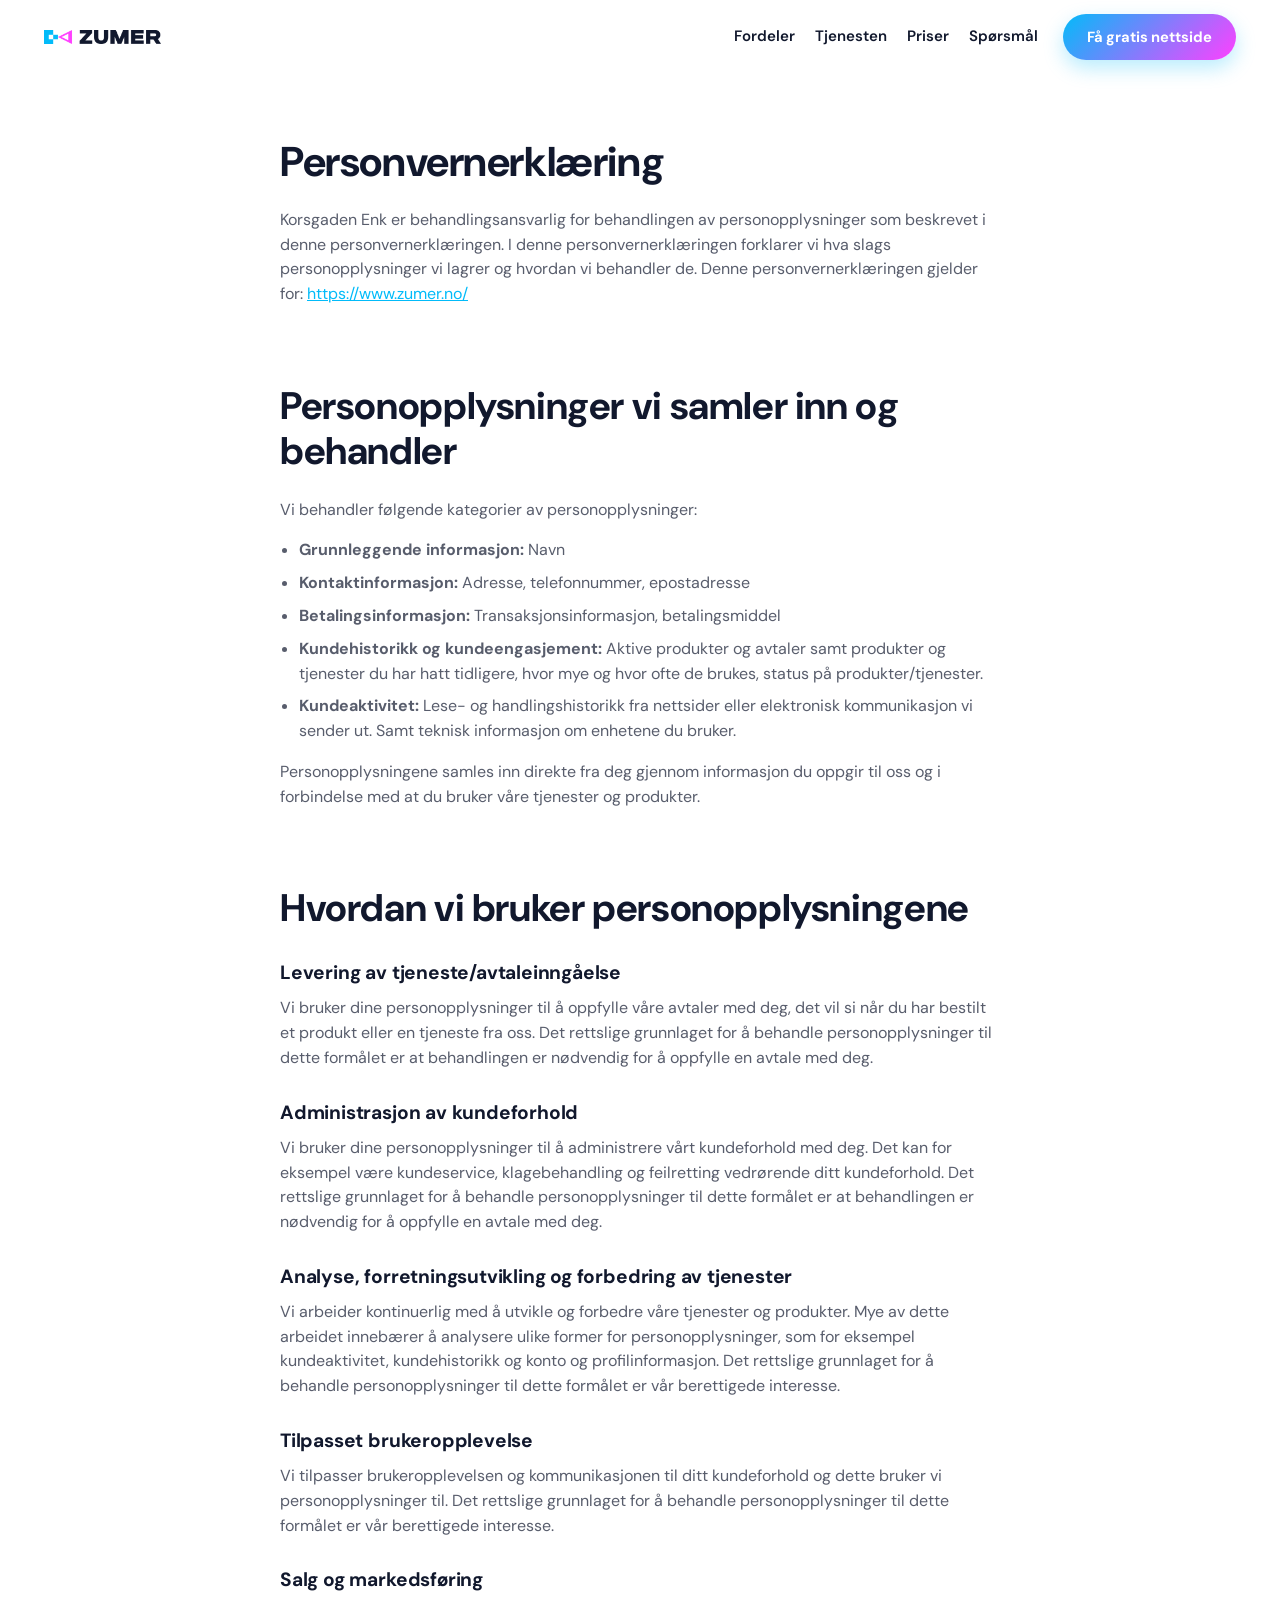
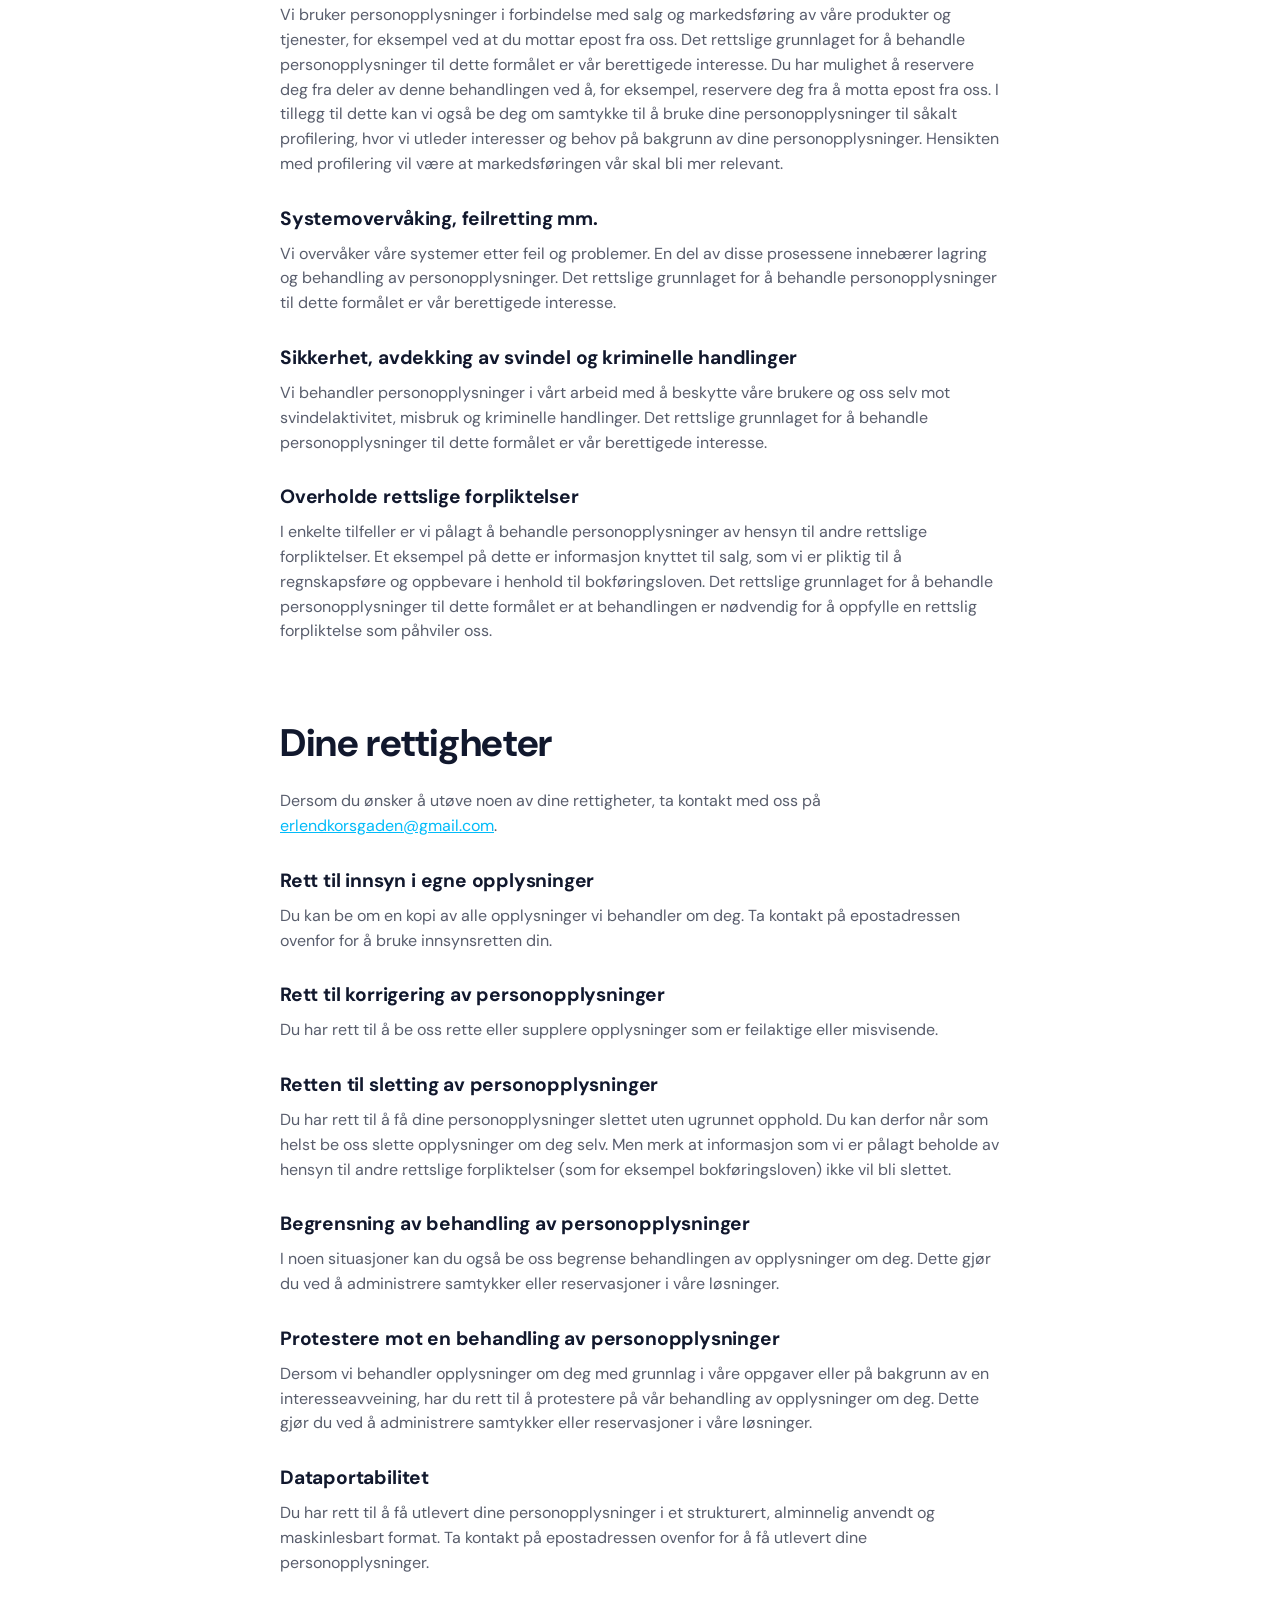
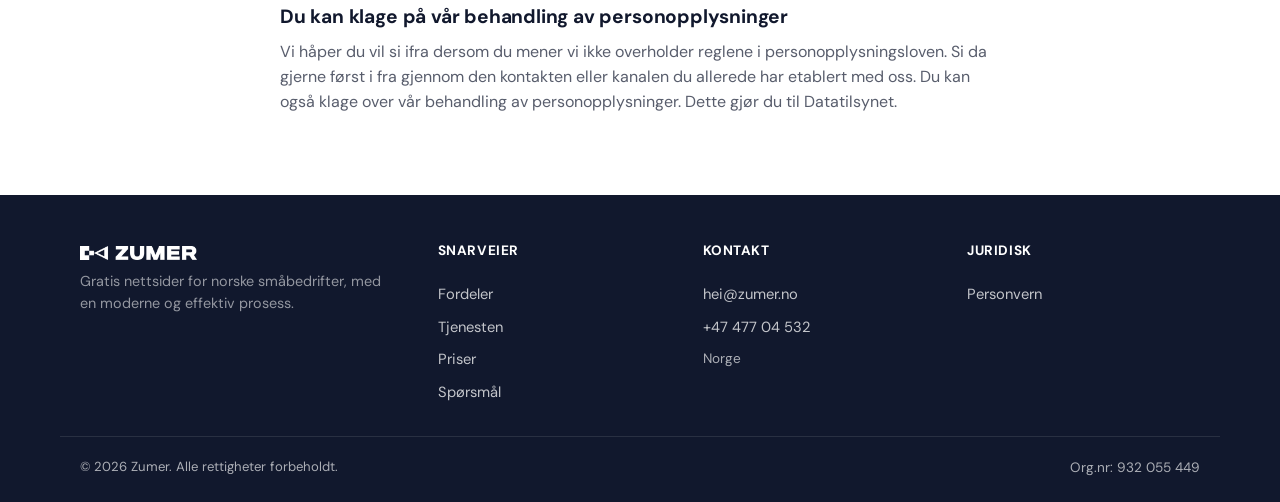
==== personvern.html @ 75fc937c "Add privacy policy page and Juridisk footer column Adds personvern.html with the full privacy policy" ====
<!DOCTYPE html>
<html lang="no">
<head>
<!-- Meta Pixel Code -->
<script>
!function(f,b,e,v,n,t,s)
{if(f.fbq)return;n=f.fbq=function(){n.callMethod?
n.callMethod.apply(n,arguments):n.queue.push(arguments)};
if(!f._fbq)f._fbq=n;n.push=n;n.loaded=!0;n.version='2.0';
n.queue=[];t=b.createElement(e);t.async=!0;
t.src=v;s=b.getElementsByTagName(e)[0];
s.parentNode.insertBefore(t,s)}(window, document,'script',
'https://connect.facebook.net/en_US/fbevents.js');
fbq('init', '557366873547529');
fbq('track', 'PageView');
</script>
<noscript><img height="1" width="1" style="display:none"
src="https://www.facebook.com/tr?id=557366873547529&ev=PageView&noscript=1"
/></noscript>
<!-- End Meta Pixel Code -->
<meta charset="UTF-8">
<meta name="viewport" content="width=device-width, initial-scale=1">
<title>Personvernerklæring — Zumer</title>
<meta name="description" content="Personvernerklæring for Zumer. Les om hvilke personopplysninger vi samler inn, hvordan vi bruker de, og hvilke rettigheter du har.">
<link rel="icon" href="img/favicon.png">
<link rel="preconnect" href="https://fonts.googleapis.com">
<link rel="preconnect" href="https://fonts.gstatic.com" crossorigin>
<link rel="preload" as="style" href="https://fonts.googleapis.com/css2?family=DM+Sans:opsz,wght@9..40,400;9..40,500;9..40,600;9..40,700;9..40,800&display=swap">
<link rel="stylesheet" href="https://fonts.googleapis.com/css2?family=DM+Sans:opsz,wght@9..40,400;9..40,500;9..40,600;9..40,700;9..40,800&display=swap" media="print" onload="this.media='all'; this.onload=null;">
<noscript><link rel="stylesheet" href="https://fonts.googleapis.com/css2?family=DM+Sans:opsz,wght@9..40,400;9..40,500;9..40,600;9..40,700;9..40,800&display=swap"></noscript>
<link rel="stylesheet" href="css/styles.css">
</head>
<body>

<a class="skip-link" href="#main">Hopp til innhold</a>

<header class="site-header" id="site-header">
  <div class="container-wide nav-wrap">
    <a href="index.html" class="logo">
      <img src="img/logo.png" alt="Zumer" class="logo-mark" width="402" height="48">
    </a>

    <button class="nav-toggle" id="navToggle" aria-expanded="false" aria-controls="primaryNav" aria-label="Åpne meny">
      <span></span><span></span><span></span>
    </button>

    <nav class="nav-links" id="primaryNav">
      <a href="index.html#fordeler">Fordeler</a>
      <a href="index.html#hvordan">Tjenesten</a>
      <a href="index.html#priser">Priser</a>
      <a href="index.html#faq">Spørsmål</a>
    </nav>

    <a href="index.html#kontakt" class="btn btn-primary header-cta">Få gratis nettside</a>
  </div>
</header>

<main id="main">
  <section class="section">
    <div class="container narrow legal-content">
      <h1>Personvernerklæring</h1>
      <p>Korsgaden Enk er behandlingsansvarlig for behandlingen av personopplysninger som beskrevet i denne personvernerklæringen. I denne personvernerklæringen forklarer vi hva slags personopplysninger vi lagrer og hvordan vi behandler de. Denne personvernerklæringen gjelder for: <a href="https://www.zumer.no/">https://www.zumer.no/</a></p>

      <h2>Personopplysninger vi samler inn og behandler</h2>
      <p>Vi behandler følgende kategorier av personopplysninger:</p>
      <ul>
        <li><strong>Grunnleggende informasjon:</strong> Navn</li>
        <li><strong>Kontaktinformasjon:</strong> Adresse, telefonnummer, epostadresse</li>
        <li><strong>Betalingsinformasjon:</strong> Transaksjonsinformasjon, betalingsmiddel</li>
        <li><strong>Kundehistorikk og kundeengasjement:</strong> Aktive produkter og avtaler samt produkter og tjenester du har hatt tidligere, hvor mye og hvor ofte de brukes, status på produkter/tjenester.</li>
        <li><strong>Kundeaktivitet:</strong> Lese- og handlingshistorikk fra nettsider eller elektronisk kommunikasjon vi sender ut. Samt teknisk informasjon om enhetene du bruker.</li>
      </ul>
      <p>Personopplysningene samles inn direkte fra deg gjennom informasjon du oppgir til oss og i forbindelse med at du bruker våre tjenester og produkter.</p>

      <h2>Hvordan vi bruker personopplysningene</h2>

      <h3>Levering av tjeneste/avtaleinngåelse</h3>
      <p>Vi bruker dine personopplysninger til å oppfylle våre avtaler med deg, det vil si når du har bestilt et produkt eller en tjeneste fra oss. Det rettslige grunnlaget for å behandle personopplysninger til dette formålet er at behandlingen er nødvendig for å oppfylle en avtale med deg.</p>

      <h3>Administrasjon av kundeforhold</h3>
      <p>Vi bruker dine personopplysninger til å administrere vårt kundeforhold med deg. Det kan for eksempel være kundeservice, klagebehandling og feilretting vedrørende ditt kundeforhold. Det rettslige grunnlaget for å behandle personopplysninger til dette formålet er at behandlingen er nødvendig for å oppfylle en avtale med deg.</p>

      <h3>Analyse, forretningsutvikling og forbedring av tjenester</h3>
      <p>Vi arbeider kontinuerlig med å utvikle og forbedre våre tjenester og produkter. Mye av dette arbeidet innebærer å analysere ulike former for personopplysninger, som for eksempel kundeaktivitet, kundehistorikk og konto og profilinformasjon. Det rettslige grunnlaget for å behandle personopplysninger til dette formålet er vår berettigede interesse.</p>

      <h3>Tilpasset brukeropplevelse</h3>
      <p>Vi tilpasser brukeropplevelsen og kommunikasjonen til ditt kundeforhold og dette bruker vi personopplysninger til. Det rettslige grunnlaget for å behandle personopplysninger til dette formålet er vår berettigede interesse.</p>

      <h3>Salg og markedsføring</h3>
      <p>Vi bruker personopplysninger i forbindelse med salg og markedsføring av våre produkter og tjenester, for eksempel ved at du mottar epost fra oss. Det rettslige grunnlaget for å behandle personopplysninger til dette formålet er vår berettigede interesse. Du har mulighet å reservere deg fra deler av denne behandlingen ved å, for eksempel, reservere deg fra å motta epost fra oss. I tillegg til dette kan vi også be deg om samtykke til å bruke dine personopplysninger til såkalt profilering, hvor vi utleder interesser og behov på bakgrunn av dine personopplysninger. Hensikten med profilering vil være at markedsføringen vår skal bli mer relevant.</p>

      <h3>Systemovervåking, feilretting mm.</h3>
      <p>Vi overvåker våre systemer etter feil og problemer. En del av disse prosessene innebærer lagring og behandling av personopplysninger. Det rettslige grunnlaget for å behandle personopplysninger til dette formålet er vår berettigede interesse.</p>

      <h3>Sikkerhet, avdekking av svindel og kriminelle handlinger</h3>
      <p>Vi behandler personopplysninger i vårt arbeid med å beskytte våre brukere og oss selv mot svindelaktivitet, misbruk og kriminelle handlinger. Det rettslige grunnlaget for å behandle personopplysninger til dette formålet er vår berettigede interesse.</p>

      <h3>Overholde rettslige forpliktelser</h3>
      <p>I enkelte tilfeller er vi pålagt å behandle personopplysninger av hensyn til andre rettslige forpliktelser. Et eksempel på dette er informasjon knyttet til salg, som vi er pliktig til å regnskapsføre og oppbevare i henhold til bokføringsloven. Det rettslige grunnlaget for å behandle personopplysninger til dette formålet er at behandlingen er nødvendig for å oppfylle en rettslig forpliktelse som påhviler oss.</p>

      <h2>Dine rettigheter</h2>
      <p>Dersom du ønsker å utøve noen av dine rettigheter, ta kontakt med oss på <a href="mailto:erlendkorsgaden@gmail.com">erlendkorsgaden@gmail.com</a>.</p>

      <h3>Rett til innsyn i egne opplysninger</h3>
      <p>Du kan be om en kopi av alle opplysninger vi behandler om deg. Ta kontakt på epostadressen ovenfor for å bruke innsynsretten din.</p>

      <h3>Rett til korrigering av personopplysninger</h3>
      <p>Du har rett til å be oss rette eller supplere opplysninger som er feilaktige eller misvisende.</p>

      <h3>Retten til sletting av personopplysninger</h3>
      <p>Du har rett til å få dine personopplysninger slettet uten ugrunnet opphold. Du kan derfor når som helst be oss slette opplysninger om deg selv. Men merk at informasjon som vi er pålagt beholde av hensyn til andre rettslige forpliktelser (som for eksempel bokføringsloven) ikke vil bli slettet.</p>

      <h3>Begrensning av behandling av personopplysninger</h3>
      <p>I noen situasjoner kan du også be oss begrense behandlingen av opplysninger om deg. Dette gjør du ved å administrere samtykker eller reservasjoner i våre løsninger.</p>

      <h3>Protestere mot en behandling av personopplysninger</h3>
      <p>Dersom vi behandler opplysninger om deg med grunnlag i våre oppgaver eller på bakgrunn av en interesseavveining, har du rett til å protestere på vår behandling av opplysninger om deg. Dette gjør du ved å administrere samtykker eller reservasjoner i våre løsninger.</p>

      <h3>Dataportabilitet</h3>
      <p>Du har rett til å få utlevert dine personopplysninger i et strukturert, alminnelig anvendt og maskinlesbart format. Ta kontakt på epostadressen ovenfor for å få utlevert dine personopplysninger.</p>

      <h3>Du kan klage på vår behandling av personopplysninger</h3>
      <p>Vi håper du vil si ifra dersom du mener vi ikke overholder reglene i personopplysningsloven. Si da gjerne først i fra gjennom den kontakten eller kanalen du allerede har etablert med oss. Du kan også klage over vår behandling av personopplysninger. Dette gjør du til Datatilsynet.</p>
    </div>
  </section>
</main>

<footer class="site-footer">
  <div class="container footer-grid">
    <div>
      <a href="index.html" class="logo logo-footer">
        <img src="img/logo.png" alt="Zumer" class="logo-mark" width="402" height="48">
      </a>
      <p class="footer-tagline">Gratis nettsider for norske småbedrifter, med en moderne og effektiv prosess.</p>
    </div>

    <div class="footer-col">
      <h3>Snarveier</h3>
      <a href="index.html#fordeler">Fordeler</a>
      <a href="index.html#hvordan">Tjenesten</a>
      <a href="index.html#priser">Priser</a>
      <a href="index.html#faq">Spørsmål</a>
    </div>

    <div class="footer-col">
      <h3>Kontakt</h3>
      <a href="mailto:hei@zumer.no">hei@zumer.no</a>
      <a href="tel:+4747704532">+47 477 04 532</a>
      <span class="footer-muted">Norge</span>
    </div>

    <div class="footer-col">
      <h3>Juridisk</h3>
      <a href="personvern.html">Personvern</a>
    </div>
  </div>
  <div class="container footer-bottom">
    <span>© 2026 Zumer. Alle rettigheter forbeholdt.</span>
    <span class="footer-muted">Org.nr: 932 055 449</span>
  </div>
</footer>

<script src="js/main.js"></script>
</body>
</html>
---- css/styles.css ----
@font-face {
  font-family: 'Markdisc';
  src: url('../fonts/markdisc-regular.otf') format('opentype');
  font-weight: 400;
  font-style: normal;
  font-display: swap;
}

:root {
  --color-bg: #ffffff;
  --color-bg-alt: #F5F5F5;
  --color-dark: #11182D;
  --color-text: var(--color-dark);
  --color-text-muted: rgba(17, 24, 45, 0.7);
  --color-border: rgba(17, 24, 45, 0.1);

  --color-cyan: #02BBF9;
  --color-magenta: #FF40FF;
  --gradient-brand: linear-gradient(135deg, var(--color-cyan) 0%, var(--color-magenta) 100%);

  --color-primary: var(--color-cyan);
  --color-primary-dark: var(--color-dark);
  --color-primary-light: rgba(2, 187, 249, 0.08);

  --color-header-bg: var(--color-dark);

  --font-display: 'DM Sans', -apple-system, BlinkMacSystemFont, "Segoe UI", Roboto, "Helvetica Neue", Arial, sans-serif;
  --font-body: 'DM Sans', -apple-system, BlinkMacSystemFont, "Segoe UI", Roboto, "Helvetica Neue", Arial, sans-serif;

  --radius-sm: 8px;
  --radius-md: 14px;
  --radius-lg: 20px;
  --radius-xl: 28px;

  --shadow-sm: 0 1px 2px rgba(17, 24, 45, 0.08);
  --shadow-md: 0 8px 24px rgba(17, 24, 45, 0.10);
  --shadow-lg: 0 20px 40px rgba(17, 24, 45, 0.14);

  --container-w: 1160px;
  --container-wide: 1480px;
}

* { box-sizing: border-box; }

html {
  scroll-behavior: smooth;
}

body {
  margin: 0;
  font-family: var(--font-body);
  color: var(--color-text);
  background: var(--color-bg);
  line-height: 1.55;
  -webkit-font-smoothing: antialiased;
}

img { max-width: 100%; display: block; }

h1, h2, h3 {
  font-family: var(--font-display);
  line-height: 1.18;
  margin: 0 0 0.6em;
  font-weight: 700;
  letter-spacing: -0.01em;
}

h2 { font-size: clamp(1.6rem, 1.3rem + 1.4vw, 2.4rem); }
h3 { font-size: 1.2rem; }

p { margin: 0 0 1em; color: var(--color-text-muted); }

.container {
  max-width: var(--container-w);
  margin: 0 auto;
  padding: 0 20px;
}

.container.narrow { max-width: 760px; }

.container-wide {
  max-width: var(--container-wide);
  margin: 0 auto;
  padding: 0 20px;
}

.skip-link {
  position: absolute;
  left: -999px;
  top: 0;
  background: var(--color-dark);
  color: #fff;
  padding: 10px 16px;
  border-radius: 0 0 8px 0;
  z-index: 1000;
}
.skip-link:focus { left: 0; }

/* Buttons */
.btn {
  display: inline-flex;
  align-items: center;
  justify-content: center;
  gap: 8px;
  padding: 13px 26px;
  border-radius: 999px;
  font-weight: 700;
  font-size: 0.95rem;
  text-decoration: none;
  border: none;
  cursor: pointer;
  transition: transform 0.15s ease, box-shadow 0.15s ease, filter 0.15s ease, color 0.15s ease, border-color 0.15s ease, background-color 0.15s ease;
}
.btn-primary {
  background: var(--gradient-brand);
  color: #fff;
  box-shadow: 0 8px 20px rgba(2, 187, 249, 0.28);
}
.btn-primary:hover {
  filter: brightness(1.06);
  transform: translateY(-1px);
  box-shadow: 0 12px 26px rgba(255, 64, 255, 0.3);
}
.btn-outline {
  background: #fff;
  border: 2px solid var(--color-border);
  padding: 11px 24px;
  color: var(--color-text);
}
.btn-outline:hover {
  border-color: var(--color-cyan);
  color: var(--color-primary-dark);
  background: var(--color-primary-light);
}
.btn-ghost {
  background: transparent;
  border: 1px solid rgba(255, 255, 255, 0.25);
  padding: 12px 25px;
  color: rgba(255, 255, 255, 0.85);
}
.btn-ghost:hover {
  background: rgba(255, 255, 255, 0.08);
  border-color: rgba(255, 255, 255, 0.4);
  color: #fff;
}
.btn-dark {
  background: var(--color-dark);
  color: #fff;
}
.btn-dark:hover {
  filter: brightness(1.2);
}
.btn-lg { padding: 16px 32px; font-size: 1rem; }
.btn-outline.btn-lg { padding: 14px 30px; }
.btn-ghost.btn-lg { padding: 15px 31px; }
.btn-block { width: 100%; }

/* Header */
.site-header {
  position: sticky;
  top: 0;
  z-index: 100;
  background: rgba(255, 255, 255, 0.92);
  backdrop-filter: saturate(180%) blur(8px);
}
.nav-wrap {
  display: flex;
  align-items: center;
  justify-content: space-between;
  gap: 10px;
  height: 68px;
  padding-left: 20px;
  padding-right: 20px;
}
.logo {
  display: inline-flex;
  align-items: center;
  text-decoration: none;
  flex-shrink: 0;
}
.logo-mark {
  height: 12px;
  width: auto;
  display: block;
}
.logo-footer .logo-mark { filter: brightness(0) invert(1); }

.nav-toggle {
  display: none;
}
.nav-toggle span {
  display: block;
  width: 22px;
  height: 2px;
  background: var(--color-text);
  border-radius: 2px;
  transition: transform 0.2s ease, opacity 0.2s ease;
}
.nav-toggle[aria-expanded="true"] span:nth-child(1) { transform: translateY(7px) rotate(45deg); }
.nav-toggle[aria-expanded="true"] span:nth-child(2) { opacity: 0; }
.nav-toggle[aria-expanded="true"] span:nth-child(3) { transform: translateY(-7px) rotate(-45deg); }

.nav-links {
  order: 4;
  position: absolute;
  top: 68px;
  left: 0;
  right: 0;
  background: #fff;
  border-bottom: 1px solid var(--color-border);
  flex-direction: column;
  padding: 8px 20px 16px;
  display: none;
  box-shadow: var(--shadow-md);
}
.nav-links.is-open { display: flex; }
.nav-links a {
  color: var(--color-text);
  text-decoration: none;
  padding: 12px 4px;
  font-weight: 600;
  border-bottom: 1px solid var(--color-border);
  transition: color 0.15s ease;
}
.nav-links a:hover { color: var(--color-cyan); }
.nav-links a:last-child { border-bottom: none; }

.header-cta {
  order: 2;
  padding: 10px 20px;
  font-size: 0.88rem;
  white-space: nowrap;
}

/* Hero */
.hero {
  max-width: var(--container-wide);
  margin: 0 15px;
  padding: 72px 0;
  border-radius: var(--radius-xl);
  overflow: hidden;
  position: relative;
  background:
    radial-gradient(1000px 500px at 100% -10%, rgba(2, 187, 249, 0.22), transparent),
    radial-gradient(800px 420px at -10% 115%, rgba(255, 64, 255, 0.20), transparent),
    var(--color-dark);
}
.hero-inner { text-align: center; padding-left: 30px; padding-right: 30px; }
.eyebrow {
  display: inline-flex;
  align-items: center;
  background: #fff;
  padding: 7px 16px;
  border-radius: 999px;
  margin-bottom: 18px;
}
.eyebrow-label {
  font-weight: 700;
  font-size: 0.8rem;
  color: var(--color-dark);
}
.hero h1 {
  color: #fff;
  font-size: clamp(2rem, 1.6rem + 2.2vw, 3.2rem);
  max-width: 820px;
  margin-left: auto;
  margin-right: auto;
}
.hero-sub {
  max-width: 620px;
  margin: 0 auto 28px;
  font-size: 1.05rem;
  color: rgba(255, 255, 255, 0.72);
}
.hero-actions {
  display: flex;
  flex-direction: column;
  gap: 12px;
  align-items: center;
  margin-bottom: 14px;
}
.hero-note {
  font-size: 0.85rem;
  color: rgba(255, 255, 255, 0.55);
}

/* Trust strip */
.trust-strip {
  padding: 32px 0;
}
.trust-stats {
  display: flex;
  flex-direction: column;
  align-items: center;
  gap: 20px;
  margin: 0;
}
.trust-stats > div { text-align: center; }
.trust-stats dt {
  font-family: var(--font-display);
  font-weight: 700;
  font-size: 1.3rem;
  color: var(--color-dark);
}
.trust-stats dd {
  margin: 4px 0 0;
  font-size: 0.85rem;
  color: var(--color-dark);
}

/* Sections */
.section { padding: 64px 0; }
.section-alt { background: var(--color-bg-alt); }
.section h2 { text-align: center; }

/* Legal pages */
.legal-content h1 { font-size: clamp(1.9rem, 1.5rem + 1.8vw, 2.6rem); margin-bottom: 0.5em; }
.legal-content h2 { text-align: left; margin-top: 2em; }
.legal-content h3 { margin-top: 1.6em; }
.legal-content ul { padding-left: 1.2em; color: var(--color-text-muted); }
.legal-content li { margin-bottom: 0.5em; }
.legal-content a { color: var(--color-cyan); }
.section-sub {
  text-align: center;
  max-width: 620px;
  margin: 0 auto 40px;
  font-size: 1.02rem;
}

.grid { display: grid; gap: 20px; }
.grid-2 { grid-template-columns: 1fr; }
.grid-3 { grid-template-columns: 1fr; }

/* Steps */
.steps {
  list-style: none;
  margin: 0;
  padding: 0;
  display: grid;
  gap: 20px;
  grid-template-columns: 1fr;
  counter-reset: step;
}
.step {
  background: #fff;
  border: 1px solid var(--color-border);
  border-radius: var(--radius-md);
  padding: 24px;
  position: relative;
}
.step-num {
  display: inline-flex;
  align-items: center;
  justify-content: center;
  width: 36px;
  height: 36px;
  border-radius: 50%;
  background: var(--color-dark);
  color: #fff;
  font-family: var(--font-display);
  font-weight: 700;
  font-size: 1.05rem;
  margin-bottom: 14px;
}
.step h3 { margin-bottom: 8px; }
.step p { margin-bottom: 0; }

/* Cards */
.card-simple {
  background: #fff;
  border: 1px solid var(--color-border);
  border-radius: var(--radius-md);
  padding: 22px;
}
.card-simple h3 { margin-bottom: 8px; }
.card-simple p { margin-bottom: 0; }

/* Benefits */
.benefit-card {
  background: #fff;
  border: 1px solid var(--color-border);
  border-radius: var(--radius-md);
  padding: 24px;
}
.benefit-icon {
  display: inline-flex;
  align-items: center;
  justify-content: center;
  color: var(--color-dark);
  margin-bottom: 16px;
}
.benefit-icon svg { width: 28px; height: 28px; }
.benefit-card h3 { margin-bottom: 8px; }
.benefit-card p { margin-bottom: 0; }

.who-tags-label {
  text-align: center;
  margin: 40px 0 14px;
  font-weight: 700;
  color: var(--color-text);
}
.tags {
  display: flex;
  flex-wrap: wrap;
  justify-content: center;
  gap: 10px;
}
.tag {
  background: var(--color-primary-light);
  color: var(--color-primary-dark);
  font-size: 0.85rem;
  font-weight: 600;
  padding: 8px 14px;
  border-radius: 999px;
}

/* Pricing */
.pricing-grid { max-width: 720px; margin: 0 auto; }
.price-card {
  background: #fff;
  border: 1px solid var(--color-border);
  border-radius: var(--radius-lg);
  padding: 30px 26px;
  position: relative;
  display: flex;
  flex-direction: column;
}
.price-card-featured {
  border: 2px solid transparent;
  background-image: linear-gradient(#fff, #fff), var(--gradient-brand);
  background-origin: border-box;
  background-clip: padding-box, border-box;
}
.price-badge {
  position: absolute;
  top: -13px;
  left: 26px;
  background: var(--gradient-brand);
  color: #fff;
  font-size: 0.75rem;
  font-weight: 800;
  padding: 5px 12px;
  border-radius: 999px;
}
.price-card h3 { margin-bottom: 6px; }
.price {
  font-family: var(--font-display);
  font-weight: 700;
  font-size: clamp(1.9rem, 1.5rem + 1.4vw, 2.3rem);
  color: var(--color-text);
  margin: 0 0 8px;
}
.price-num {
  color: var(--color-dark);
}
.price-unit {
  font-family: var(--font-body);
  font-weight: 600;
  font-size: 0.85rem;
  color: var(--color-text-muted);
}
.price-desc { margin-bottom: 20px; }
.price-divider {
  height: 1px;
  background: var(--color-border);
  margin: 22px 0 18px;
}
.price-features-label {
  font-size: 0.75rem;
  font-weight: 700;
  text-transform: uppercase;
  letter-spacing: 0.05em;
  color: var(--color-text-muted);
  margin: 0 0 12px;
}
.price-features {
  list-style: none;
  padding: 0;
  margin: 0;
  display: flex;
  flex-direction: column;
  gap: 10px;
  flex-grow: 1;
}
.price-features li {
  display: flex;
  align-items: flex-start;
  gap: 10px;
  font-size: 0.95rem;
}
.price-features li::before {
  content: "";
  flex-shrink: 0;
  width: 18px;
  height: 18px;
  margin-top: 2px;
  border-radius: 50%;
  background-color: var(--color-dark);
  background-image: url("data:image/svg+xml,%3Csvg xmlns='http://www.w3.org/2000/svg' viewBox='0 0 24 24' fill='none' stroke='white' stroke-width='3' stroke-linecap='round' stroke-linejoin='round'%3E%3Cpolyline points='5 13 10 18 19 7'/%3E%3C/svg%3E");
  background-repeat: no-repeat;
  background-position: center;
  background-size: 60%;
}
.pricing-footnote {
  text-align: center;
  font-size: 0.85rem;
  margin-top: 24px;
}

/* Why free */
.why-text { font-size: 1.02rem; }
.why-list {
  list-style: none;
  padding: 0;
  margin: 24px 0 0;
  display: flex;
  flex-direction: column;
  gap: 12px;
}
.why-list li {
  background: var(--color-primary-light);
  border-radius: var(--radius-sm);
  padding: 12px 16px;
  font-weight: 600;
  font-size: 0.92rem;
  color: var(--color-text);
}

/* Portfolio */
.portfolio-card {
  background: #fff;
  border: 1px solid var(--color-border);
  border-radius: var(--radius-md);
  overflow: hidden;
}
.portfolio-thumb {
  aspect-ratio: 16 / 10;
  background: linear-gradient(135deg, rgba(2, 187, 249, 0.16), rgba(255, 64, 255, 0.16));
  color: var(--color-dark);
  display: flex;
  align-items: center;
  justify-content: center;
  font-weight: 700;
  font-size: 0.95rem;
}
.portfolio-body { padding: 18px; }
.portfolio-body h3 { margin: 6px 0 8px; }
.portfolio-body p { margin-bottom: 0; font-size: 0.92rem; }

.example-badge {
  display: inline-block;
  background: rgba(255, 64, 255, 0.12);
  color: var(--color-dark);
  font-size: 0.7rem;
  font-weight: 800;
  text-transform: uppercase;
  letter-spacing: 0.04em;
  padding: 4px 9px;
  border-radius: 999px;
}

/* Testimonials */
.testimonial {
  background: #fff;
  border: 1px solid var(--color-border);
  border-radius: var(--radius-md);
  padding: 22px;
  margin: 0;
}
.testimonial p {
  font-size: 1rem;
  color: var(--color-text);
  margin: 12px 0 14px;
}
.testimonial footer {
  font-size: 0.85rem;
  color: var(--color-text-muted);
  font-weight: 600;
}

/* FAQ */
.faq-item {
  background: #fff;
  border: 1px solid var(--color-border);
  border-radius: var(--radius-sm);
  padding: 6px 18px;
  margin-bottom: 12px;
}
.faq-item summary {
  cursor: pointer;
  font-weight: 700;
  padding: 14px 0;
  list-style: none;
  position: relative;
  padding-right: 28px;
}
.faq-item summary::-webkit-details-marker { display: none; }
.faq-item summary::after {
  content: "+";
  position: absolute;
  right: 0;
  top: 12px;
  font-size: 1.3rem;
  color: var(--color-dark);
}
.faq-item[open] summary::after { content: "−"; }
.faq-item p { padding-bottom: 16px; margin: 0; }

/* CTA / Contact */
.cta-section { background: var(--color-bg); }
.cta-inner {
  display: grid;
  gap: 40px;
  grid-template-columns: 1fr;
}
.cta-text h2 { text-align: left; }
.cta-points {
  list-style: none;
  padding: 0;
  margin: 20px 0 0;
  display: flex;
  flex-direction: column;
  gap: 10px;
}
.cta-points li {
  display: flex;
  align-items: flex-start;
  gap: 10px;
  font-weight: 600;
  color: var(--color-text);
}
.cta-points li::before {
  content: "";
  flex-shrink: 0;
  width: 18px;
  height: 18px;
  margin-top: 2px;
  border-radius: 50%;
  background-color: var(--color-dark);
  background-image: url("data:image/svg+xml,%3Csvg xmlns='http://www.w3.org/2000/svg' viewBox='0 0 24 24' fill='none' stroke='white' stroke-width='3' stroke-linecap='round' stroke-linejoin='round'%3E%3Cpolyline points='5 13 10 18 19 7'/%3E%3C/svg%3E");
  background-repeat: no-repeat;
  background-position: center;
  background-size: 60%;
}

.contact-form {
  background: #fff;
  border: 1px solid var(--color-border);
  border-radius: var(--radius-lg);
  padding: 26px;
  box-shadow: var(--shadow-md);
}
.form-row { margin-bottom: 16px; }
.form-row label {
  display: block;
  font-weight: 700;
  font-size: 0.88rem;
  margin-bottom: 6px;
}
.form-row input,
.form-row textarea {
  width: 100%;
  padding: 11px 18px;
  border: 1px solid var(--color-border);
  border-radius: 999px;
  font-size: 0.95rem;
  font-family: inherit;
  background: var(--color-bg-alt);
}
.form-row textarea { border-radius: var(--radius-lg); }
.form-row input:focus,
.form-row textarea:focus {
  outline: 2px solid var(--color-cyan);
  outline-offset: 1px;
  background: #fff;
}
/* Footer */
.site-footer {
  background: var(--color-header-bg);
  color: rgba(255, 255, 255, 0.75);
  padding: 48px 0 24px;
}
.footer-grid {
  display: grid;
  gap: 32px;
  grid-template-columns: 1fr;
  padding-bottom: 32px;
  border-bottom: 1px solid rgba(255, 255, 255, 0.1);
}
.logo-footer { margin-bottom: 10px; }
.footer-tagline { font-size: 0.9rem; color: rgba(255, 255, 255, 0.55); max-width: 320px; }
.footer-col h3 { color: #fff; font-size: 0.85rem; text-transform: uppercase; letter-spacing: 0.04em; margin-bottom: 14px; }
.footer-col { display: flex; flex-direction: column; gap: 10px; }
.footer-col a { color: rgba(255, 255, 255, 0.75); text-decoration: none; font-size: 0.92rem; transition: color 0.15s ease; }
.footer-col a:hover { color: var(--color-cyan); }
.footer-muted { color: rgba(255, 255, 255, 0.65); font-size: 0.85rem; }
.footer-bottom {
  display: flex;
  flex-direction: column;
  gap: 8px;
  padding-top: 20px;
  font-size: 0.82rem;
  color: rgba(255, 255, 255, 0.65);
}

/* ===== Tablet / Desktop ===== */
@media (min-width: 720px) {
  .grid-2 { grid-template-columns: 1fr 1fr; }
  .hero { margin: 0 20px; padding: 96px 0; }
  .hero-inner { padding-left: 20px; padding-right: 20px; }
  .hero-actions { flex-direction: row; justify-content: center; }
  .trust-stats { flex-direction: row; justify-content: center; gap: 0; }
  .trust-stats > div { padding: 0 32px; position: relative; }
  .trust-stats > div + div::before {
    content: "";
    position: absolute;
    left: 0;
    top: 50%;
    transform: translateY(-50%);
    width: 1px;
    height: 32px;
    background: var(--color-border);
  }
  .steps { grid-template-columns: repeat(2, 1fr); }
  .cta-inner { grid-template-columns: 1fr 1fr; align-items: start; }
  .footer-grid { grid-template-columns: 1.4fr 1fr 1fr 1fr; }
  .footer-bottom { flex-direction: row; justify-content: space-between; }
}

@media (min-width: 960px) {
  .grid-3 { grid-template-columns: repeat(3, 1fr); }
  .steps { grid-template-columns: repeat(4, 1fr); }

  .nav-wrap { height: 74px; gap: 25px; padding-left: 44px; padding-right: 44px; }
  .logo-mark { height: 14px; }
  .nav-toggle { display: none; }
  .nav-links {
    order: 2;
    position: static;
    display: flex;
    flex-direction: row;
    align-items: center;
    gap: 20px;
    background: none;
    border: none;
    box-shadow: none;
    padding: 0;
    margin-left: auto;
  }
  .nav-links a {
    border-bottom: none;
    padding: 4px 0;
    font-size: 0.94rem;
  }
  .header-cta { order: 3; padding: 12px 24px; font-size: 0.92rem; }
}

@media (min-width: 1520px) {
  .hero { margin-left: auto; margin-right: auto; }
}
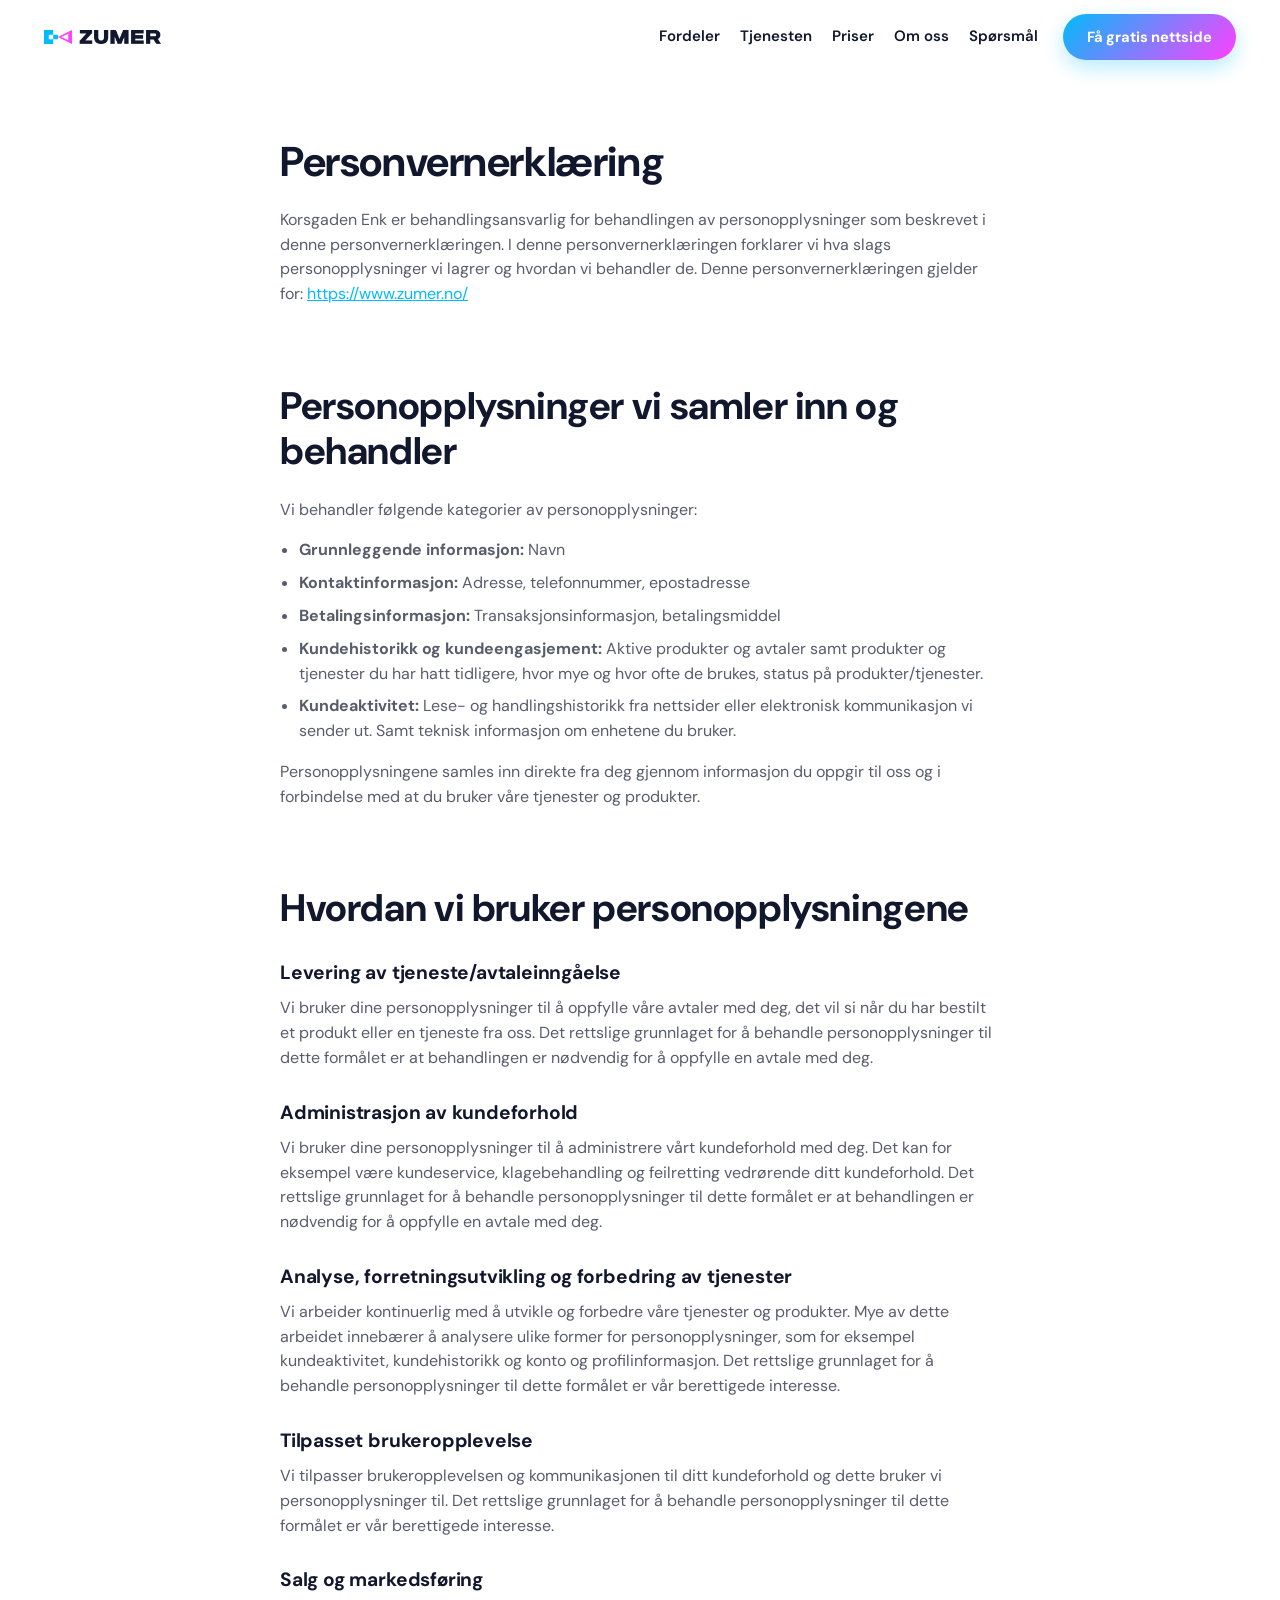
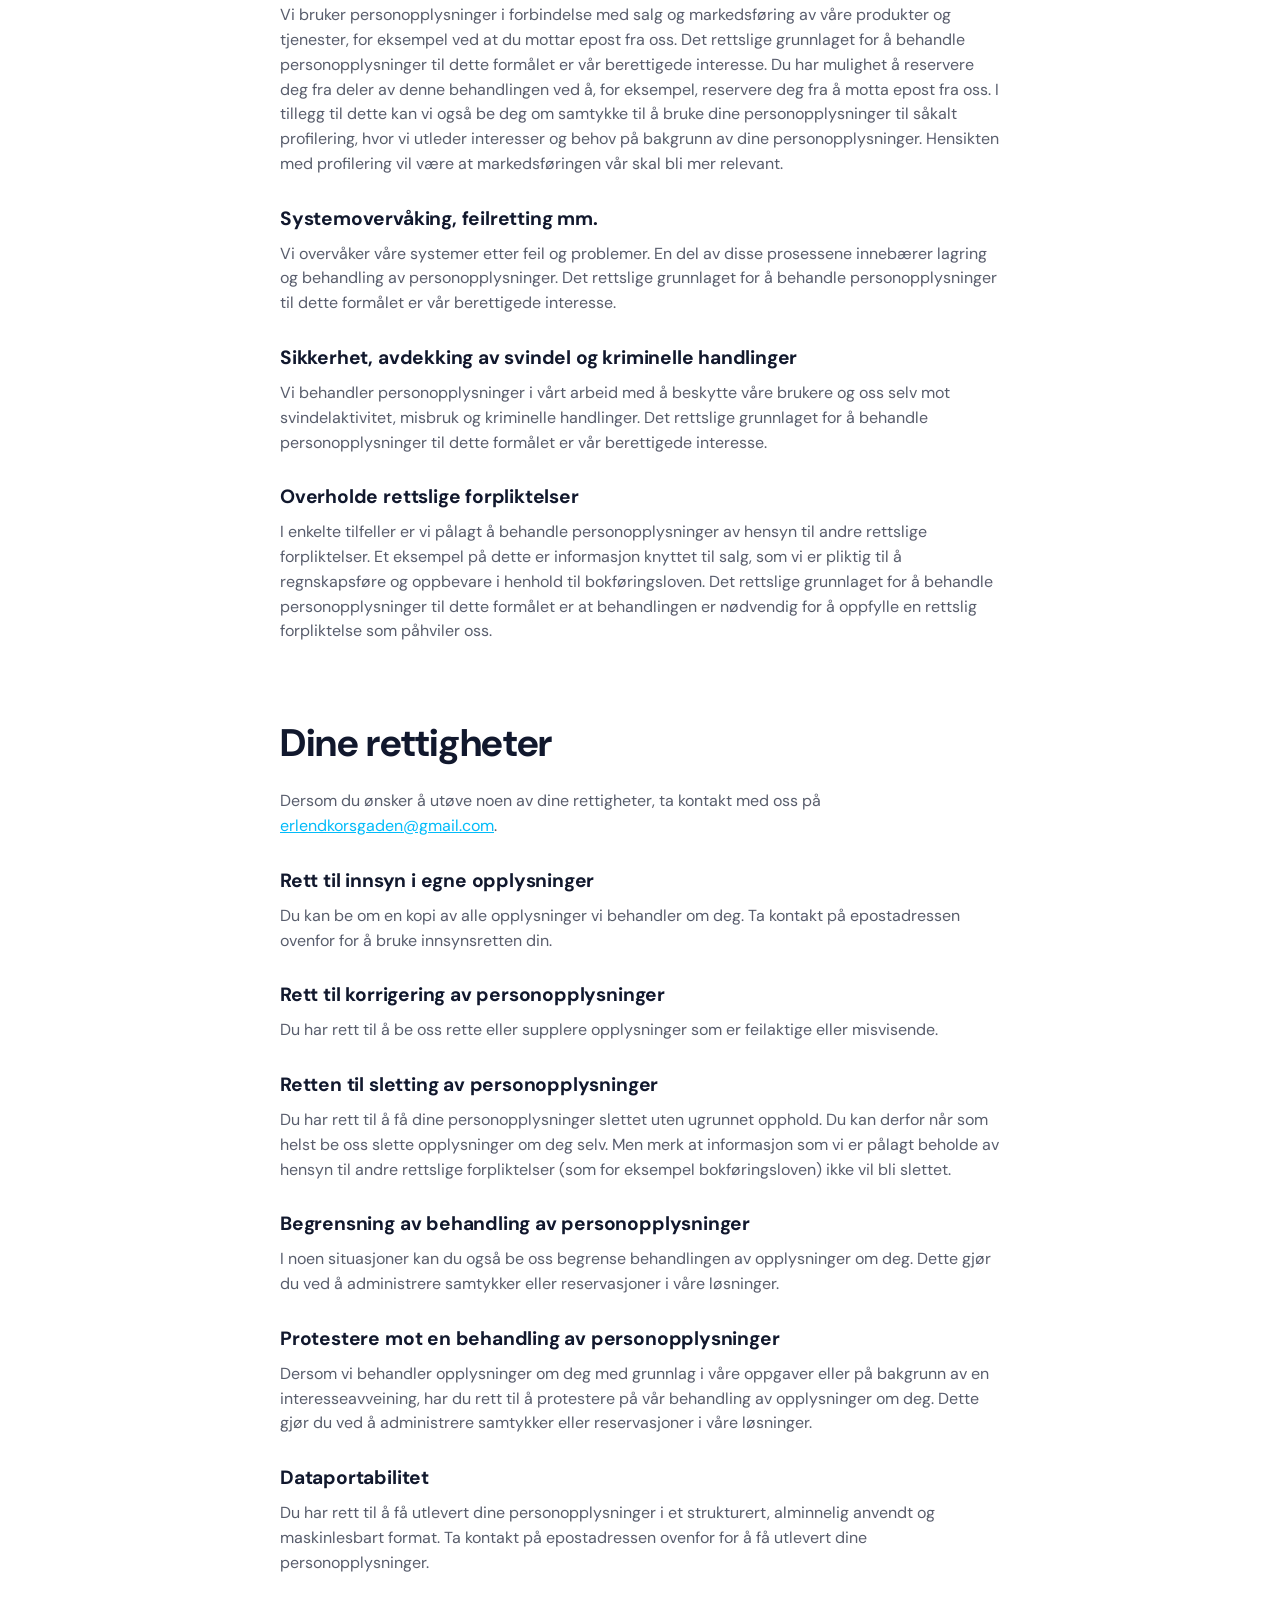
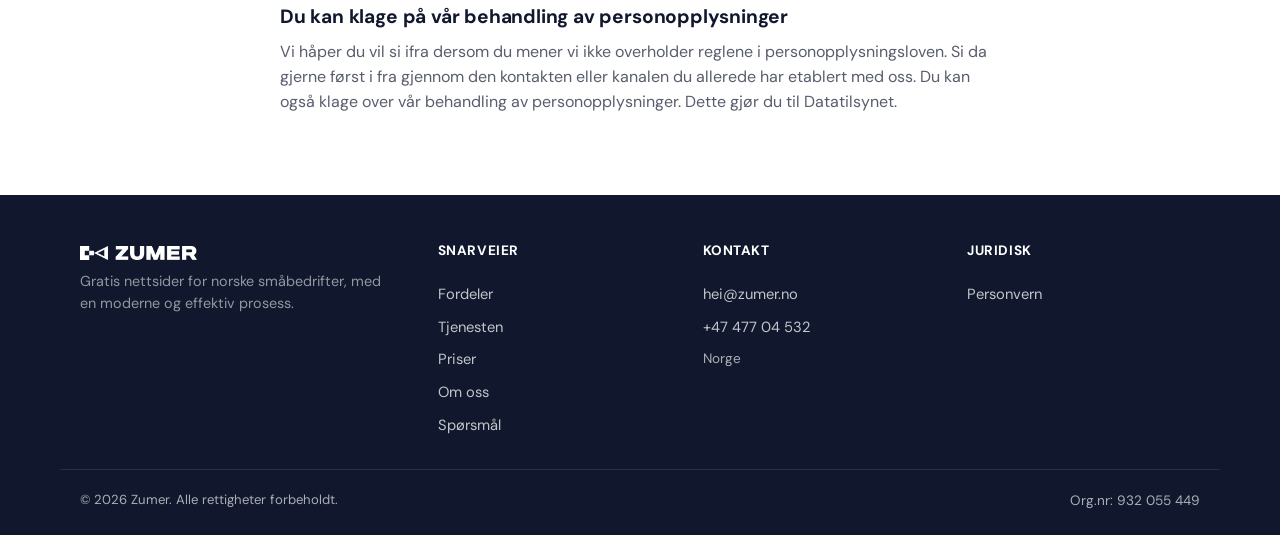
==== commit a2c7d983: "Add About section with founder bio for credibility New "Hvem star bak Zumer?" section on the homepag" ====
--- a/personvern.html
+++ b/personvern.html
@@ -48,6 +48,7 @@
       <a href="index.html#fordeler">Fordeler</a>
       <a href="index.html#hvordan">Tjenesten</a>
       <a href="index.html#priser">Priser</a>
+      <a href="index.html#om">Om oss</a>
       <a href="index.html#faq">Spørsmål</a>
     </nav>
 
@@ -139,6 +140,7 @@
       <a href="index.html#fordeler">Fordeler</a>
       <a href="index.html#hvordan">Tjenesten</a>
       <a href="index.html#priser">Priser</a>
+      <a href="index.html#om">Om oss</a>
       <a href="index.html#faq">Spørsmål</a>
     </div>
 
--- a/css/styles.css
+++ b/css/styles.css
@@ -525,6 +525,29 @@
   font-size: 0.92rem;
   color: var(--color-text);
 }
+
+/* About */
+.about-card {
+  background: #fff;
+  border: 1px solid var(--color-border);
+  border-radius: var(--radius-lg);
+  padding: 32px;
+  box-shadow: var(--shadow-md);
+}
+.about-header { margin-bottom: 18px; }
+.about-name {
+  font-family: var(--font-display);
+  font-weight: 700;
+  font-size: 1.15rem;
+  margin: 0;
+}
+.about-role {
+  color: var(--color-text-muted);
+  font-size: 0.9rem;
+  margin: 2px 0 0;
+}
+.about-card p { font-size: 1.02rem; }
+.about-card p:last-of-type { margin-bottom: 0; }
 
 /* Portfolio */
 .portfolio-card {
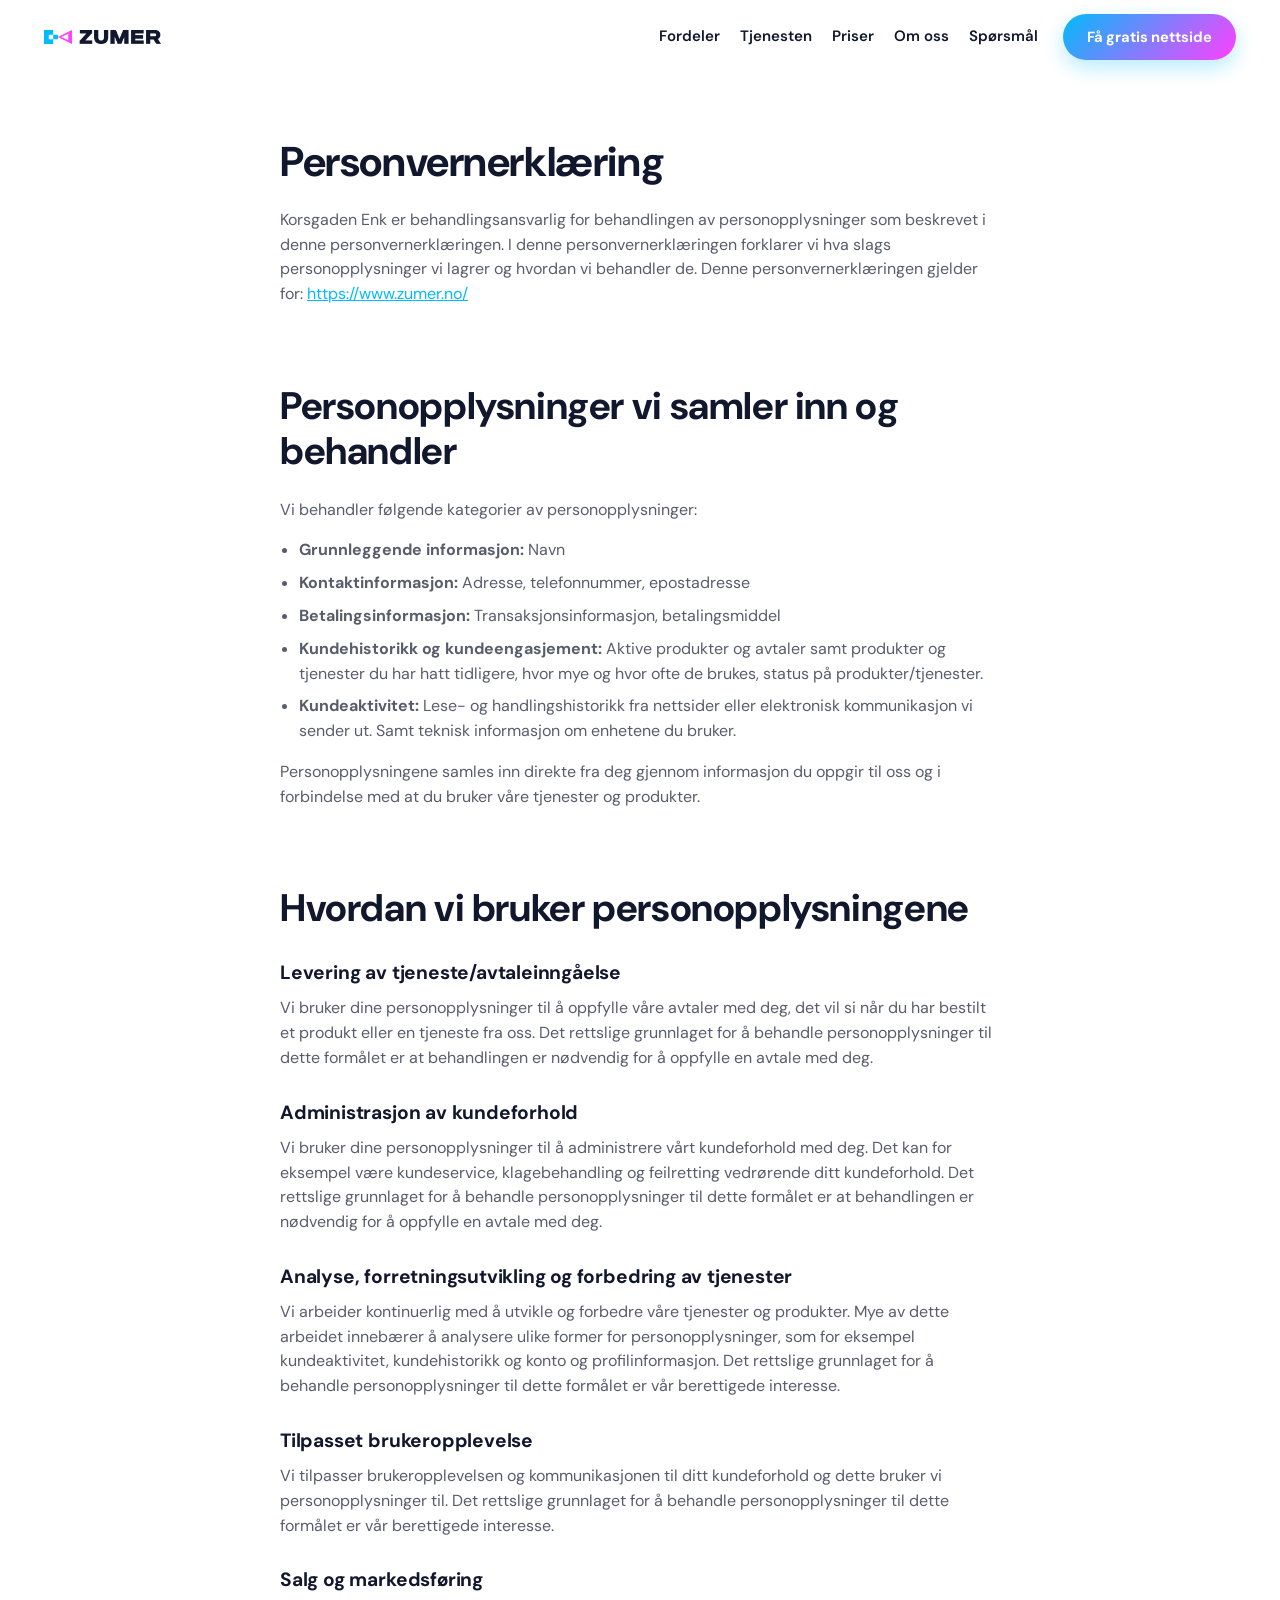
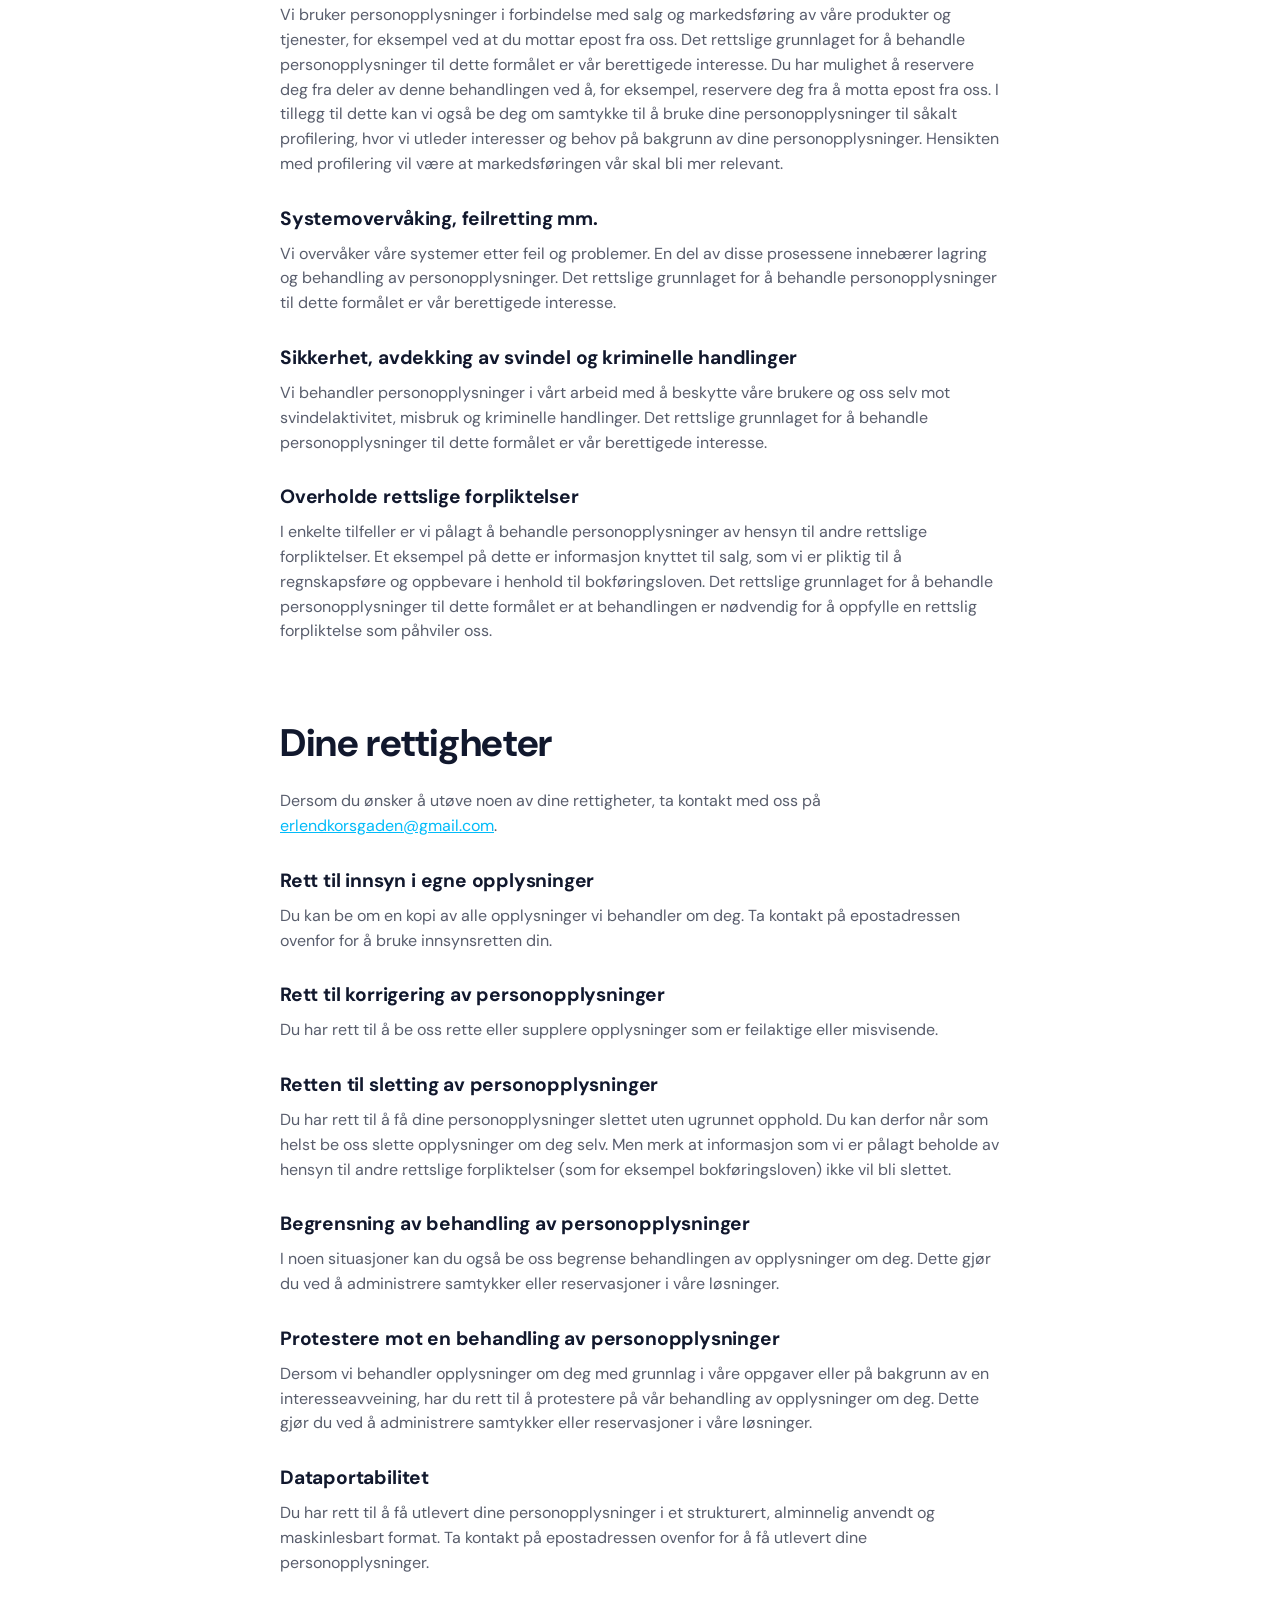
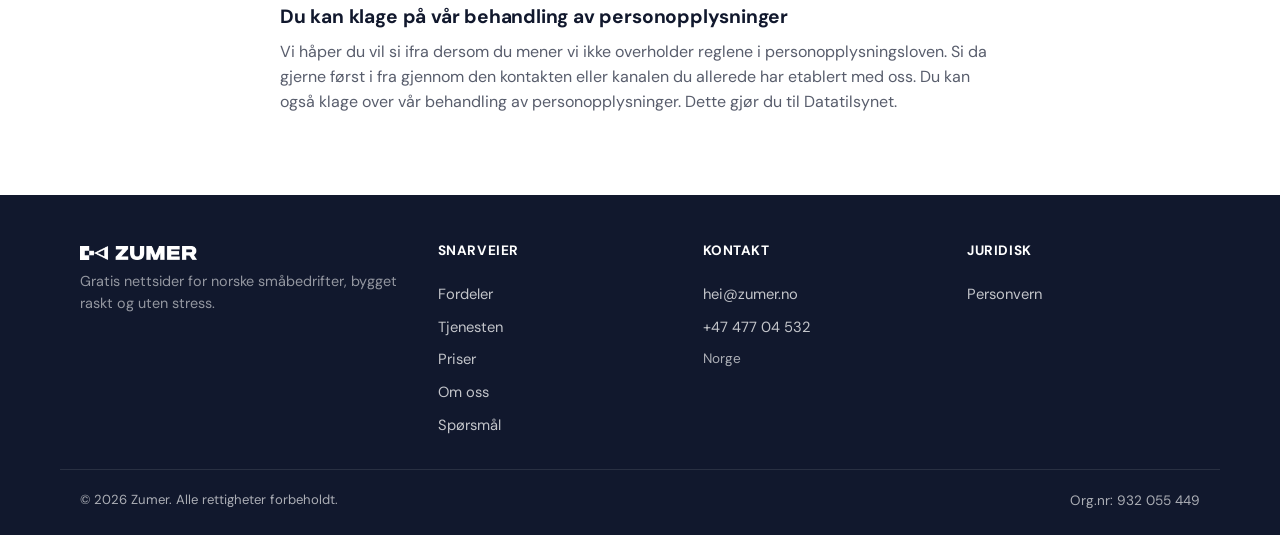
==== commit 837d0c16: "Content copy pass across trust strip, steps, pricing, FAQ and footer Tightens wording in the trust s" ====
--- a/personvern.html
+++ b/personvern.html
@@ -132,7 +132,7 @@
       <a href="index.html" class="logo logo-footer">
         <img src="img/logo.png" alt="Zumer" class="logo-mark" width="402" height="48">
       </a>
-      <p class="footer-tagline">Gratis nettsider for norske småbedrifter, med en moderne og effektiv prosess.</p>
+      <p class="footer-tagline">Gratis nettsider for norske småbedrifter, bygget raskt og uten stress.</p>
     </div>
 
     <div class="footer-col">
--- a/css/styles.css
+++ b/css/styles.css
@@ -104,6 +104,7 @@
   gap: 8px;
   padding: 13px 26px;
   border-radius: 999px;
+  font-family: inherit;
   font-weight: 700;
   font-size: 0.95rem;
   text-decoration: none;
@@ -111,6 +112,7 @@
   cursor: pointer;
   transition: transform 0.15s ease, box-shadow 0.15s ease, filter 0.15s ease, color 0.15s ease, border-color 0.15s ease, background-color 0.15s ease;
 }
+.btn[hidden] { display: none; }
 .btn-primary {
   background: var(--gradient-brand);
   color: #fff;
@@ -287,6 +289,7 @@
 /* Trust strip */
 .trust-strip {
   padding: 32px 0;
+  background: var(--color-bg);
 }
 .trust-stats {
   display: flex;
@@ -528,11 +531,13 @@
 
 /* About */
 .about-card {
-  background: #fff;
-  border: 1px solid var(--color-border);
+  border: 2px solid transparent;
   border-radius: var(--radius-lg);
   padding: 32px;
   box-shadow: var(--shadow-md);
+  background-image: linear-gradient(#fff, #fff), var(--gradient-brand);
+  background-origin: border-box;
+  background-clip: padding-box, border-box;
 }
 .about-header { margin-bottom: 18px; }
 .about-name {
@@ -603,9 +608,9 @@
 
 /* FAQ */
 .faq-item {
-  background: #fff;
+  background: var(--color-bg-alt);
   border: 1px solid var(--color-border);
-  border-radius: var(--radius-sm);
+  border-radius: var(--radius-md);
   padding: 6px 18px;
   margin-bottom: 12px;
 }
@@ -624,13 +629,18 @@
   right: 0;
   top: 12px;
   font-size: 1.3rem;
-  color: var(--color-dark);
+  font-weight: 700;
+  background-image: linear-gradient(90deg, var(--color-cyan) 0%, var(--color-magenta) 100%);
+  background-clip: text;
+  -webkit-background-clip: text;
+  color: transparent;
+  -webkit-text-fill-color: transparent;
 }
 .faq-item[open] summary::after { content: "−"; }
 .faq-item p { padding-bottom: 16px; margin: 0; }
 
 /* CTA / Contact */
-.cta-section { background: var(--color-bg); }
+.cta-section { background: var(--color-bg-alt); }
 .cta-inner {
   display: grid;
   gap: 40px;
@@ -697,6 +707,28 @@
   outline-offset: 1px;
   background: #fff;
 }
+.form-progress {
+  height: 8px;
+  background: var(--color-border);
+  border-radius: 999px;
+  overflow: hidden;
+  margin-bottom: 22px;
+}
+.form-progress-bar {
+  height: 100%;
+  width: 33.33%;
+  background: var(--gradient-brand);
+  border-radius: 999px;
+  transition: width 0.3s ease;
+}
+.form-nav {
+  display: flex;
+  gap: 12px;
+  margin-top: 4px;
+}
+.form-nav .btn { flex: 1; }
+.form-back { flex: 0 0 auto; }
+
 /* Footer */
 .site-footer {
   background: var(--color-header-bg);
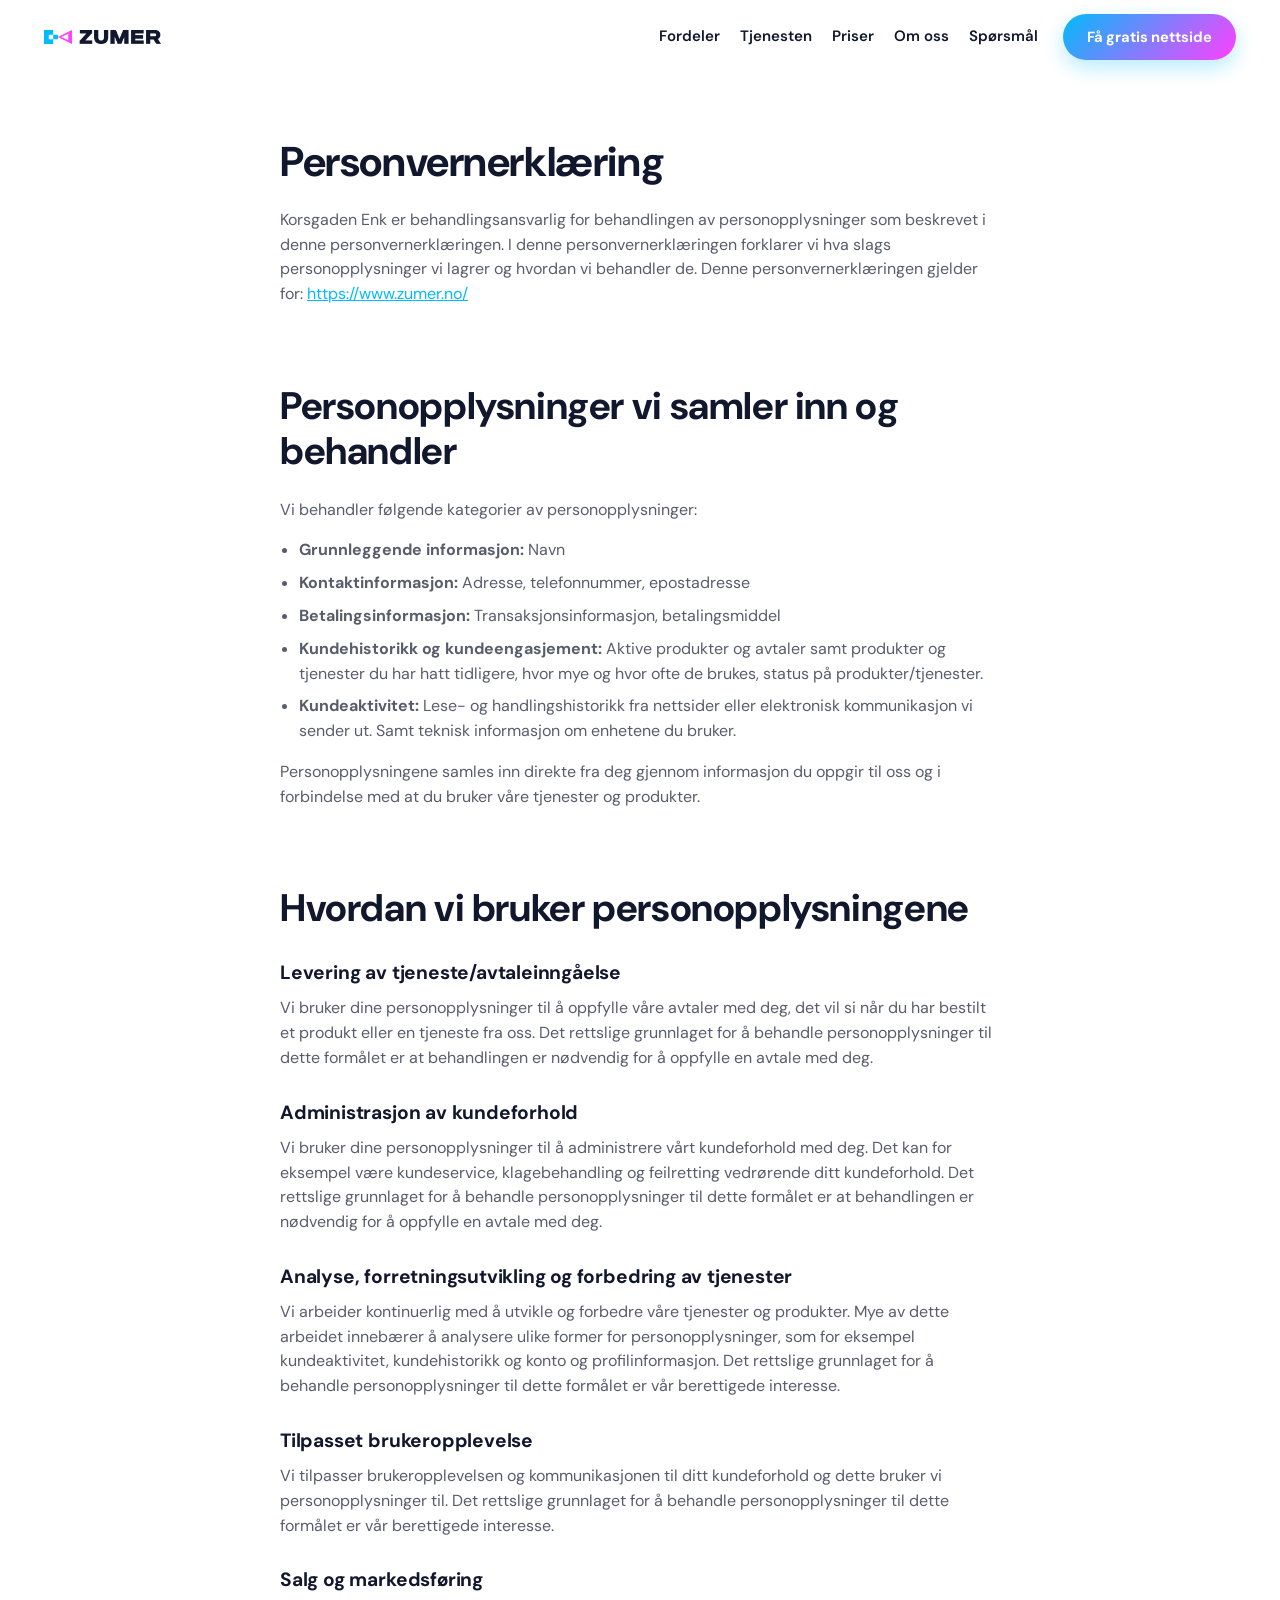
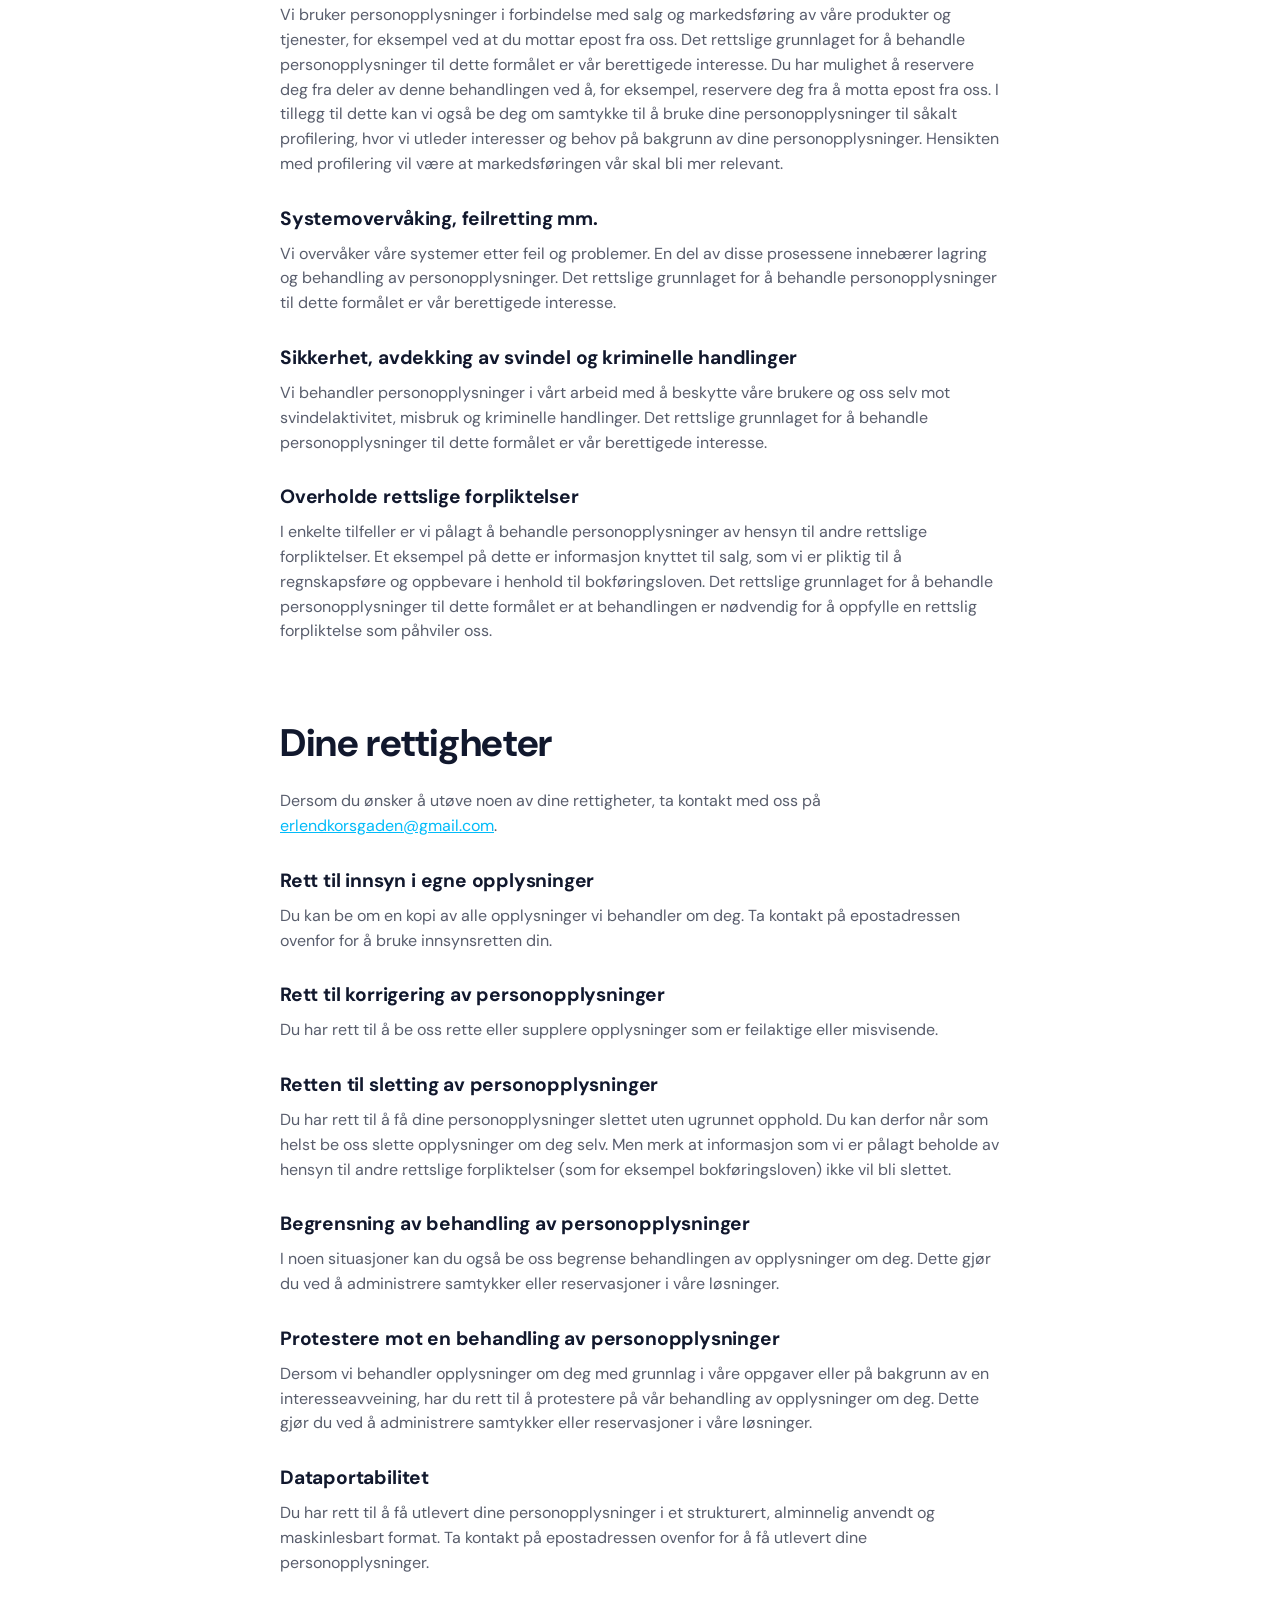
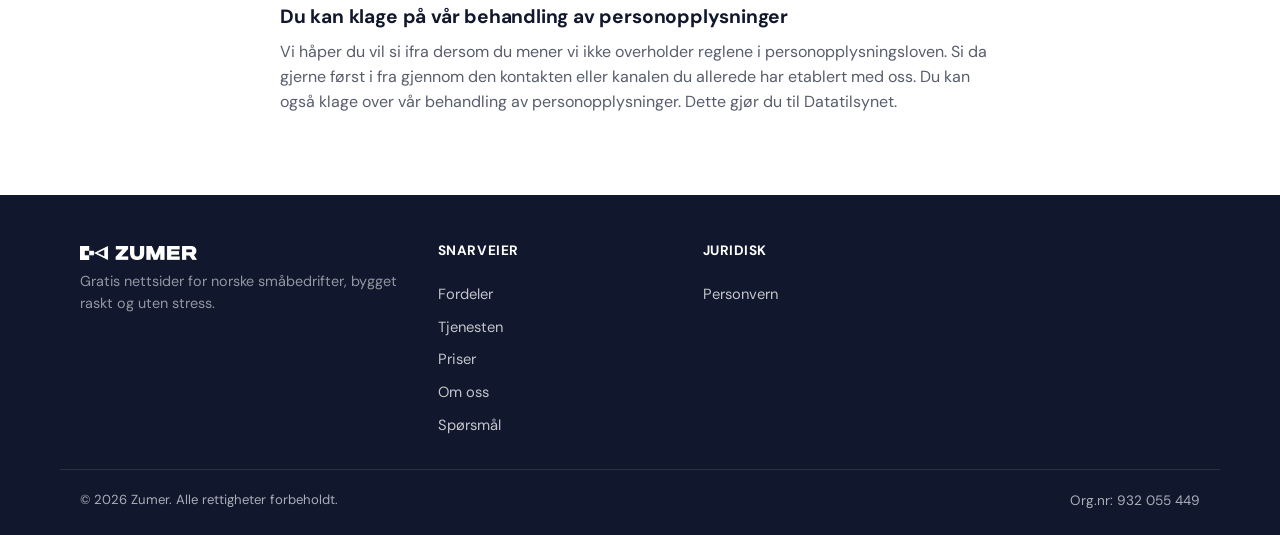
==== commit 6fcff3f5: "Temporarily hide footer Kontakt column Uses the hidden attribute (plus a .footer-col[hidden] overrid" ====
--- a/personvern.html
+++ b/personvern.html
@@ -36,7 +36,7 @@
 
 <header class="site-header" id="site-header">
   <div class="container-wide nav-wrap">
-    <a href="index.html" class="logo">
+    <a href="/" class="logo">
       <img src="img/logo.png" alt="Zumer" class="logo-mark" width="402" height="48">
     </a>
 
@@ -45,14 +45,14 @@
     </button>
 
     <nav class="nav-links" id="primaryNav">
-      <a href="index.html#fordeler">Fordeler</a>
-      <a href="index.html#hvordan">Tjenesten</a>
-      <a href="index.html#priser">Priser</a>
-      <a href="index.html#om">Om oss</a>
-      <a href="index.html#faq">Spørsmål</a>
+      <a href="/#fordeler">Fordeler</a>
+      <a href="/#hvordan">Tjenesten</a>
+      <a href="/#priser">Priser</a>
+      <a href="/#om">Om oss</a>
+      <a href="/#faq">Spørsmål</a>
     </nav>
 
-    <a href="index.html#kontakt" class="btn btn-primary header-cta">Få gratis nettside</a>
+    <a href="/#kontakt" class="btn btn-primary header-cta">Få gratis nettside</a>
   </div>
 </header>
 
@@ -129,7 +129,7 @@
 <footer class="site-footer">
   <div class="container footer-grid">
     <div>
-      <a href="index.html" class="logo logo-footer">
+      <a href="/" class="logo logo-footer">
         <img src="img/logo.png" alt="Zumer" class="logo-mark" width="402" height="48">
       </a>
       <p class="footer-tagline">Gratis nettsider for norske småbedrifter, bygget raskt og uten stress.</p>
@@ -137,14 +137,14 @@
 
     <div class="footer-col">
       <h3>Snarveier</h3>
-      <a href="index.html#fordeler">Fordeler</a>
-      <a href="index.html#hvordan">Tjenesten</a>
-      <a href="index.html#priser">Priser</a>
-      <a href="index.html#om">Om oss</a>
-      <a href="index.html#faq">Spørsmål</a>
+      <a href="/#fordeler">Fordeler</a>
+      <a href="/#hvordan">Tjenesten</a>
+      <a href="/#priser">Priser</a>
+      <a href="/#om">Om oss</a>
+      <a href="/#faq">Spørsmål</a>
     </div>
 
-    <div class="footer-col">
+    <div class="footer-col" hidden>
       <h3>Kontakt</h3>
       <a href="mailto:hei@zumer.no">hei@zumer.no</a>
       <a href="tel:+4747704532">+47 477 04 532</a>
@@ -153,7 +153,7 @@
 
     <div class="footer-col">
       <h3>Juridisk</h3>
-      <a href="personvern.html">Personvern</a>
+      <a href="/personvern">Personvern</a>
     </div>
   </div>
   <div class="container footer-bottom">
--- a/css/styles.css
+++ b/css/styles.css
@@ -707,6 +707,12 @@
   outline-offset: 1px;
   background: #fff;
 }
+.form-step-label {
+  font-size: 0.82rem;
+  font-weight: 700;
+  color: var(--color-text-muted);
+  margin: 0 0 8px;
+}
 .form-progress {
   height: 8px;
   background: var(--color-border);
@@ -726,8 +732,85 @@
   gap: 12px;
   margin-top: 4px;
 }
+.form-nav[hidden] { display: none; }
 .form-nav .btn { flex: 1; }
 .form-back { flex: 0 0 auto; }
+
+.plan-label {
+  font-weight: 700;
+  font-size: 0.88rem;
+  color: var(--color-text);
+  margin: 0 0 2px;
+}
+.plan-note {
+  font-size: 0.82rem;
+  margin: 0 0 12px;
+}
+.plan-select {
+  display: grid;
+  grid-template-columns: 1fr;
+  gap: 12px;
+  margin-bottom: 16px;
+}
+.plan-card {
+  display: flex;
+  flex-direction: column;
+  border: 2px solid var(--color-border);
+  border-radius: var(--radius-md);
+  padding: 16px 18px;
+  cursor: pointer;
+  background: var(--color-bg-alt);
+  transition: border-color 0.15s ease;
+}
+.plan-card input {
+  position: absolute;
+  width: 1px;
+  height: 1px;
+  overflow: hidden;
+  clip: rect(0, 0, 0, 0);
+}
+.plan-card:hover { border-color: var(--color-cyan); }
+.plan-card:has(input:checked) {
+  border-color: transparent;
+  background-image: linear-gradient(var(--color-bg-alt), var(--color-bg-alt)), var(--gradient-brand);
+  background-origin: border-box;
+  background-clip: padding-box, border-box;
+}
+.plan-card-name {
+  font-family: var(--font-display);
+  font-weight: 700;
+  font-size: 1.05rem;
+}
+.plan-card-price {
+  font-weight: 700;
+  font-size: 0.88rem;
+  color: var(--color-cyan);
+  margin-top: 4px;
+}
+.plan-card-desc {
+  font-size: 0.85rem;
+  color: var(--color-text-muted);
+  margin-top: 6px;
+}
+.plan-error {
+  color: #d92662;
+  font-size: 0.85rem;
+  font-weight: 600;
+  margin: 10px 0 0;
+}
+.form-error {
+  color: #d92662;
+  font-size: 0.85rem;
+  font-weight: 600;
+  text-align: center;
+  margin: 14px 0 0;
+}
+.form-success {
+  text-align: center;
+  padding: 20px 0;
+}
+.form-success h3 { margin-bottom: 8px; }
+.form-success p { margin-bottom: 0; }
 
 /* Footer */
 .site-footer {
@@ -746,6 +829,7 @@
 .footer-tagline { font-size: 0.9rem; color: rgba(255, 255, 255, 0.55); max-width: 320px; }
 .footer-col h3 { color: #fff; font-size: 0.85rem; text-transform: uppercase; letter-spacing: 0.04em; margin-bottom: 14px; }
 .footer-col { display: flex; flex-direction: column; gap: 10px; }
+.footer-col[hidden] { display: none; }
 .footer-col a { color: rgba(255, 255, 255, 0.75); text-decoration: none; font-size: 0.92rem; transition: color 0.15s ease; }
 .footer-col a:hover { color: var(--color-cyan); }
 .footer-muted { color: rgba(255, 255, 255, 0.65); font-size: 0.85rem; }
@@ -778,6 +862,7 @@
   }
   .steps { grid-template-columns: repeat(2, 1fr); }
   .cta-inner { grid-template-columns: 1fr 1fr; align-items: start; }
+  .plan-select { grid-template-columns: 1fr 1fr; }
   .footer-grid { grid-template-columns: 1.4fr 1fr 1fr 1fr; }
   .footer-bottom { flex-direction: row; justify-content: space-between; }
 }
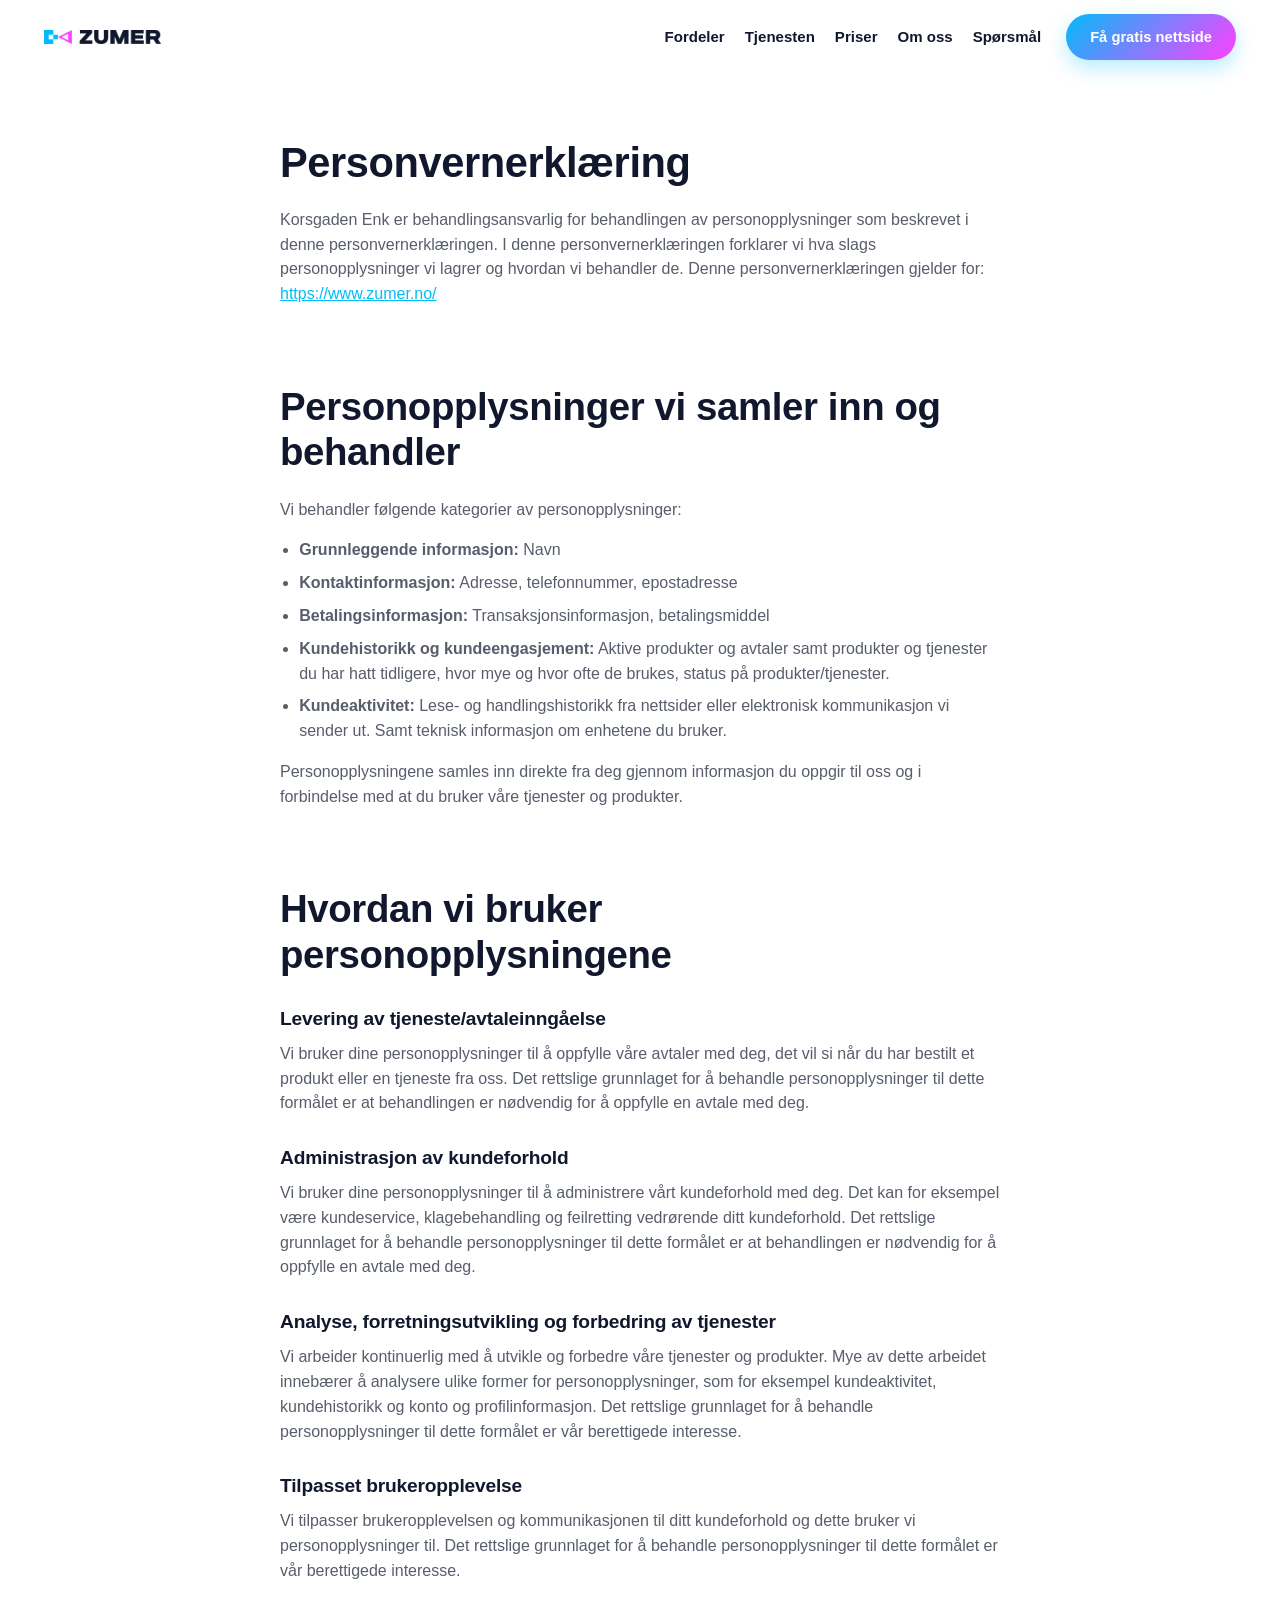
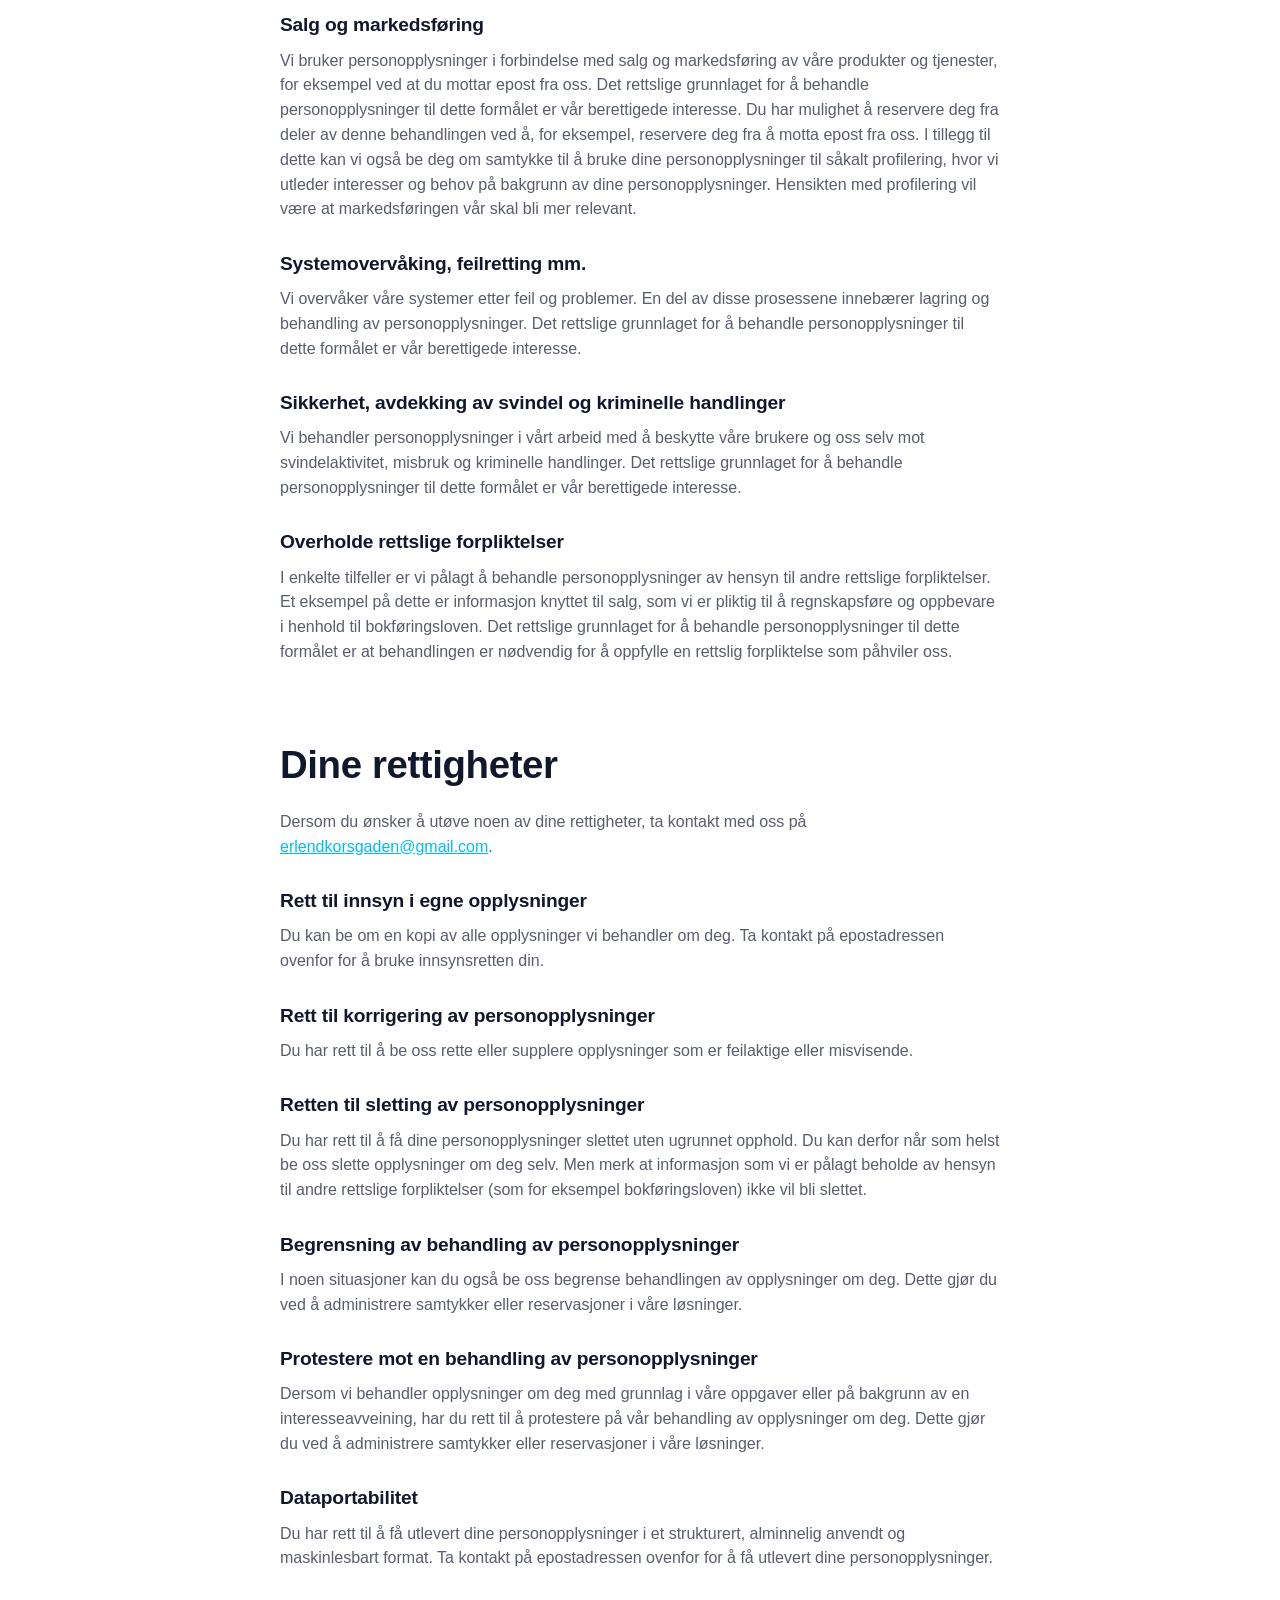
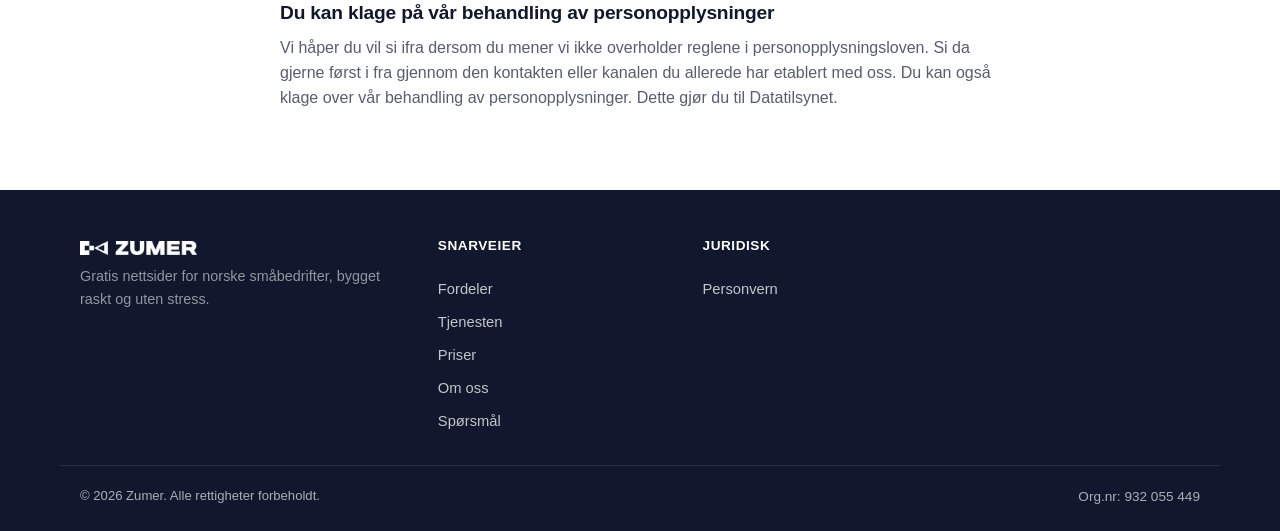
==== commit 250e1000: "Speed up first load and clean up Lighthouse findings - Self-host DM Sans (preloaded woff2) instead o" ====
--- a/personvern.html
+++ b/personvern.html
@@ -1,6 +1,12 @@
 <!DOCTYPE html>
 <html lang="no">
 <head>
+<meta charset="UTF-8">
+<meta name="viewport" content="width=device-width, initial-scale=1">
+<title>Personvernerklæring — Zumer</title>
+<meta name="description" content="Personvernerklæring for Zumer. Les om hvilke personopplysninger vi samler inn, hvordan vi bruker de, og hvilke rettigheter du har.">
+<link rel="icon" href="img/favicon.png">
+<link rel="preload" href="/fonts/dm-sans-latin.woff2" as="font" type="font/woff2" crossorigin>
 <!-- Meta Pixel Code -->
 <script>
 !function(f,b,e,v,n,t,s)
@@ -18,17 +24,14 @@
 src="https://www.facebook.com/tr?id=557366873547529&ev=PageView&noscript=1"
 /></noscript>
 <!-- End Meta Pixel Code -->
-<meta charset="UTF-8">
-<meta name="viewport" content="width=device-width, initial-scale=1">
-<title>Personvernerklæring — Zumer</title>
-<meta name="description" content="Personvernerklæring for Zumer. Les om hvilke personopplysninger vi samler inn, hvordan vi bruker de, og hvilke rettigheter du har.">
-<link rel="icon" href="img/favicon.png">
-<link rel="preconnect" href="https://fonts.googleapis.com">
-<link rel="preconnect" href="https://fonts.gstatic.com" crossorigin>
-<link rel="preload" as="style" href="https://fonts.googleapis.com/css2?family=DM+Sans:opsz,wght@9..40,400;9..40,500;9..40,600;9..40,700;9..40,800&display=swap">
-<link rel="stylesheet" href="https://fonts.googleapis.com/css2?family=DM+Sans:opsz,wght@9..40,400;9..40,500;9..40,600;9..40,700;9..40,800&display=swap" media="print" onload="this.media='all'; this.onload=null;">
-<noscript><link rel="stylesheet" href="https://fonts.googleapis.com/css2?family=DM+Sans:opsz,wght@9..40,400;9..40,500;9..40,600;9..40,700;9..40,800&display=swap"></noscript>
 <link rel="stylesheet" href="css/styles.css">
+<link rel="canonical" href="https://www.zumer.no/personvern">
+<meta property="og:type" content="website">
+<meta property="og:site_name" content="Zumer">
+<meta property="og:locale" content="nb_NO">
+<meta property="og:url" content="https://www.zumer.no/personvern">
+<meta property="og:title" content="Personvernerklæring — Zumer">
+<meta name="twitter:card" content="summary">
 </head>
 <body>
 
@@ -37,7 +40,7 @@
 <header class="site-header" id="site-header">
   <div class="container-wide nav-wrap">
     <a href="/" class="logo">
-      <img src="img/logo.png" alt="Zumer" class="logo-mark" width="402" height="48">
+      <img src="img/logo.webp" alt="Zumer" class="logo-mark" width="300" height="36">
     </a>
 
     <button class="nav-toggle" id="navToggle" aria-expanded="false" aria-controls="primaryNav" aria-label="Åpne meny">
@@ -130,7 +133,7 @@
   <div class="container footer-grid">
     <div>
       <a href="/" class="logo logo-footer">
-        <img src="img/logo.png" alt="Zumer" class="logo-mark" width="402" height="48">
+        <img src="img/logo.webp" alt="Zumer" class="logo-mark" width="300" height="36">
       </a>
       <p class="footer-tagline">Gratis nettsider for norske småbedrifter, bygget raskt og uten stress.</p>
     </div>
--- a/css/styles.css
+++ b/css/styles.css
@@ -1,9 +1,10 @@
 @font-face {
-  font-family: 'Markdisc';
-  src: url('../fonts/markdisc-regular.otf') format('opentype');
-  font-weight: 400;
+  font-family: 'DM Sans';
+  src: url('../fonts/dm-sans-latin.woff2') format('woff2');
+  font-weight: 400 800;
   font-style: normal;
   font-display: swap;
+  unicode-range: U+0000-00FF, U+0131, U+0152-0153, U+02BB-02BC, U+02C6, U+02DA, U+02DC, U+0304, U+0308, U+0329, U+2000-206F, U+20AC, U+2122, U+2191, U+2193, U+2212, U+2215, U+FEFF, U+FFFD;
 }
 
 :root {
@@ -722,10 +723,11 @@
 }
 .form-progress-bar {
   height: 100%;
-  width: 33.33%;
+  width: 100%;
   background: var(--gradient-brand);
   border-radius: 999px;
-  transition: width 0.3s ease;
+  transform: translateX(-75%);
+  transition: transform 0.3s ease;
 }
 .form-nav {
   display: flex;
@@ -784,7 +786,7 @@
 .plan-card-price {
   font-weight: 700;
   font-size: 0.88rem;
-  color: var(--color-cyan);
+  color: #0a6c95;
   margin-top: 4px;
 }
 .plan-card-desc {
@@ -811,6 +813,15 @@
 }
 .form-success h3 { margin-bottom: 8px; }
 .form-success p { margin-bottom: 0; }
+.success-steps {
+  text-align: left;
+  max-width: 340px;
+  margin: 18px auto 0;
+  padding-left: 1.3em;
+}
+.success-steps li { margin-bottom: 8px; font-size: 0.95rem; }
+.success-steps li::marker { font-weight: 700; color: var(--color-dark); }
+.form-success .success-note { font-size: 0.82rem; margin-top: 18px; }
 
 /* Footer */
 .site-footer {
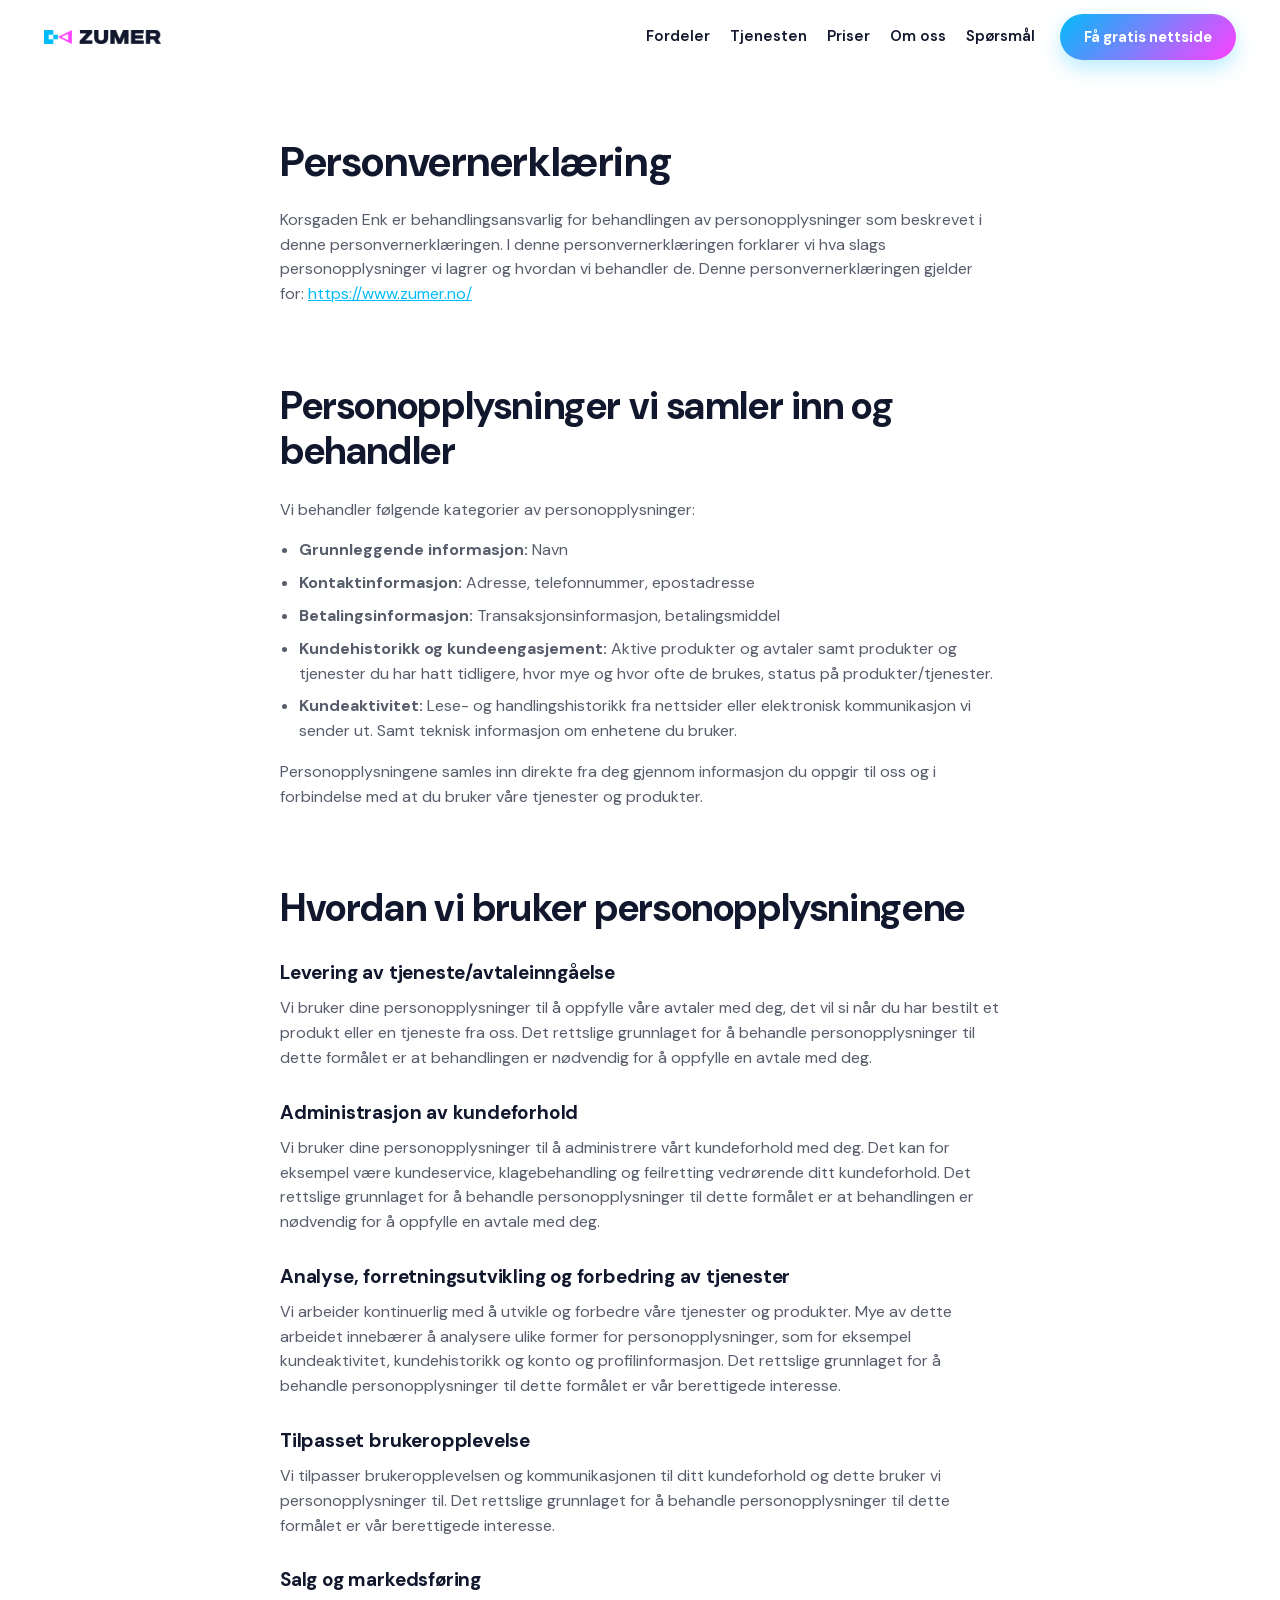
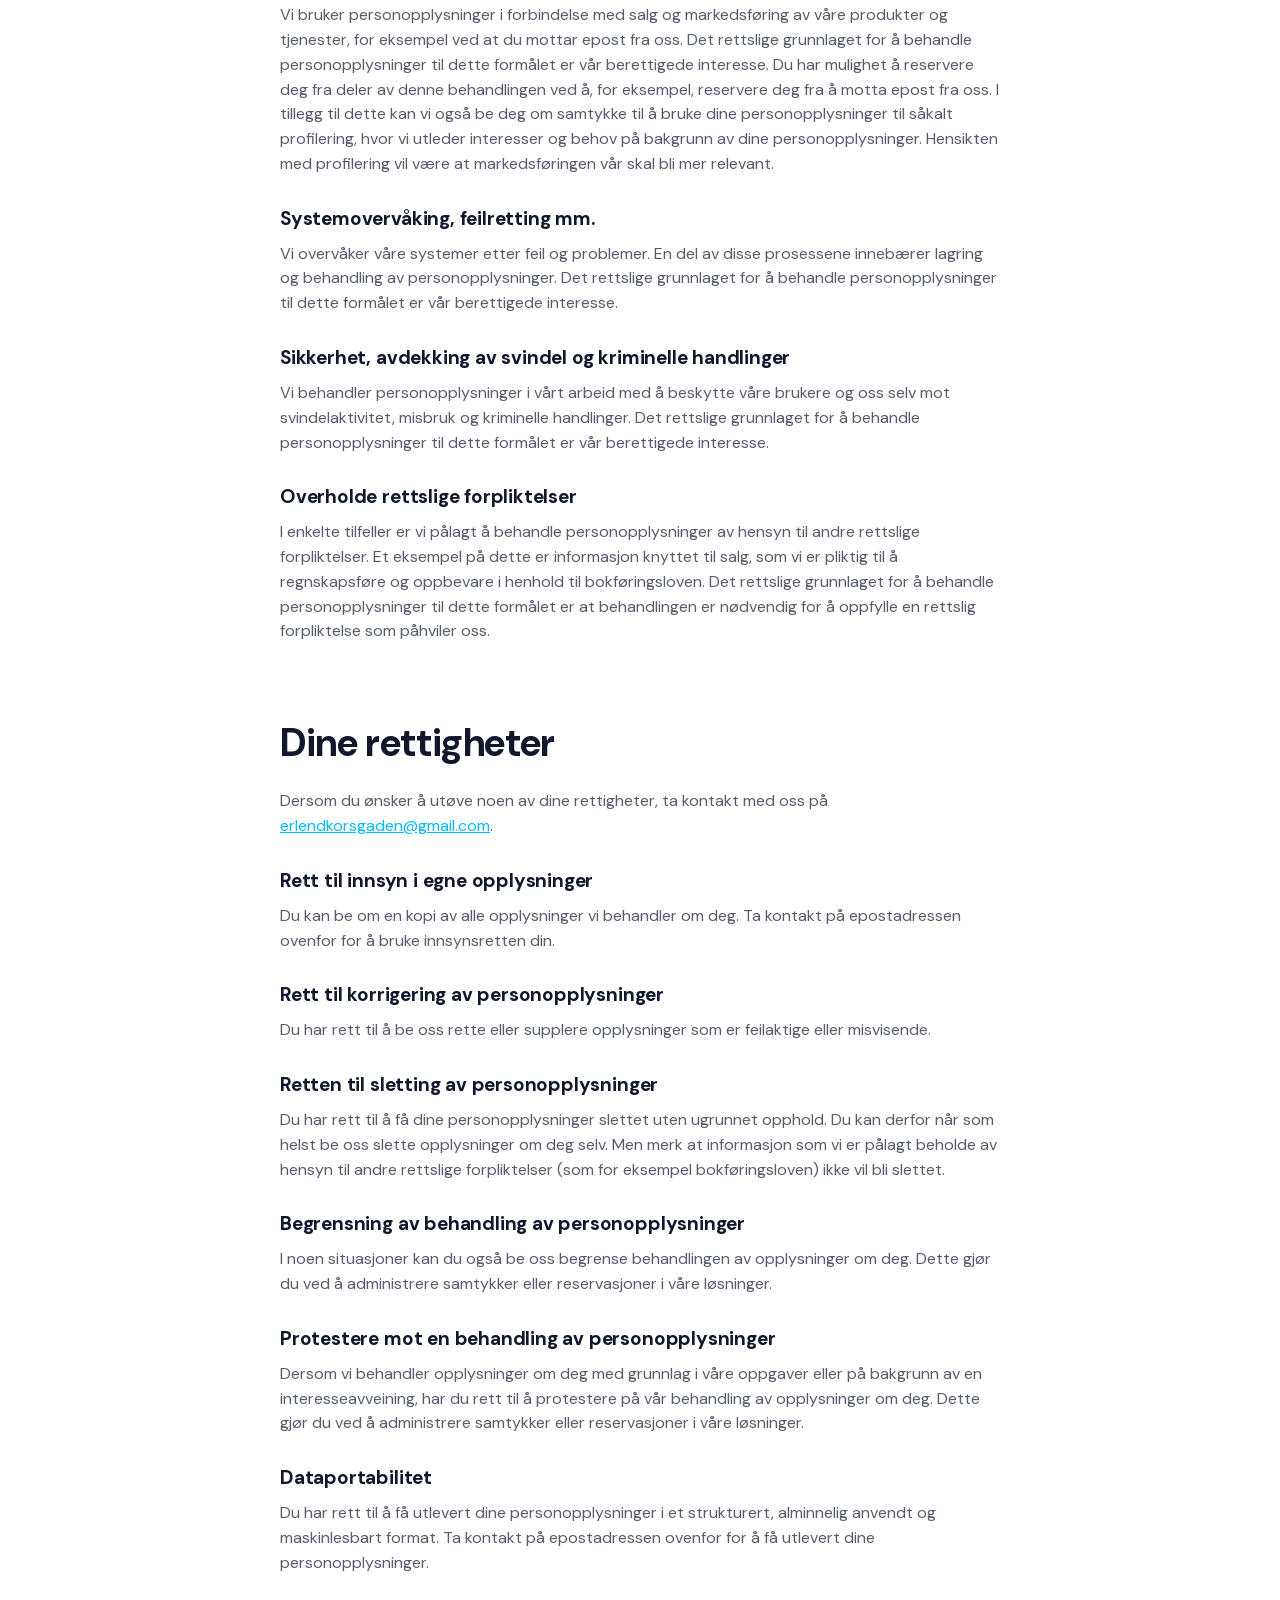
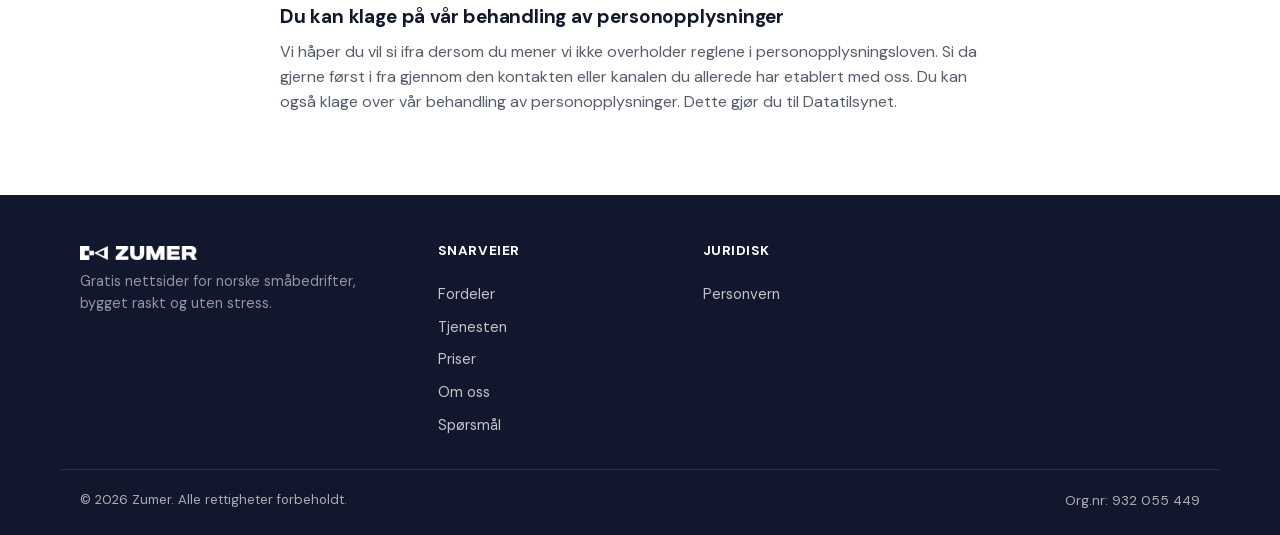
==== commit ccc77ef0: "Subset DM Sans to used characters and weights (62 KB -> 33 KB) Keeps the optical-size and 400-800 we" ====
--- a/personvern.html
+++ b/personvern.html
@@ -6,7 +6,7 @@
 <title>Personvernerklæring — Zumer</title>
 <meta name="description" content="Personvernerklæring for Zumer. Les om hvilke personopplysninger vi samler inn, hvordan vi bruker de, og hvilke rettigheter du har.">
 <link rel="icon" href="img/favicon.png">
-<link rel="preload" href="/fonts/dm-sans-latin.woff2" as="font" type="font/woff2" crossorigin>
+<link rel="preload" href="/fonts/dm-sans-subset.woff2" as="font" type="font/woff2" crossorigin>
 <!-- Meta Pixel Code -->
 <script>
 !function(f,b,e,v,n,t,s)
--- a/css/styles.css
+++ b/css/styles.css
@@ -1,10 +1,10 @@
 @font-face {
   font-family: 'DM Sans';
-  src: url('../fonts/dm-sans-latin.woff2') format('woff2');
+  src: url('../fonts/dm-sans-subset.woff2') format('woff2');
   font-weight: 400 800;
   font-style: normal;
   font-display: swap;
-  unicode-range: U+0000-00FF, U+0131, U+0152-0153, U+02BB-02BC, U+02C6, U+02DA, U+02DC, U+0304, U+0308, U+0329, U+2000-206F, U+20AC, U+2122, U+2191, U+2193, U+2212, U+2215, U+FEFF, U+FFFD;
+  unicode-range: U+0020-007E, U+00A0-00FF, U+2013-2014, U+2018-201E, U+2022, U+2026, U+20AC, U+2192, U+2212;
 }
 
 :root {
